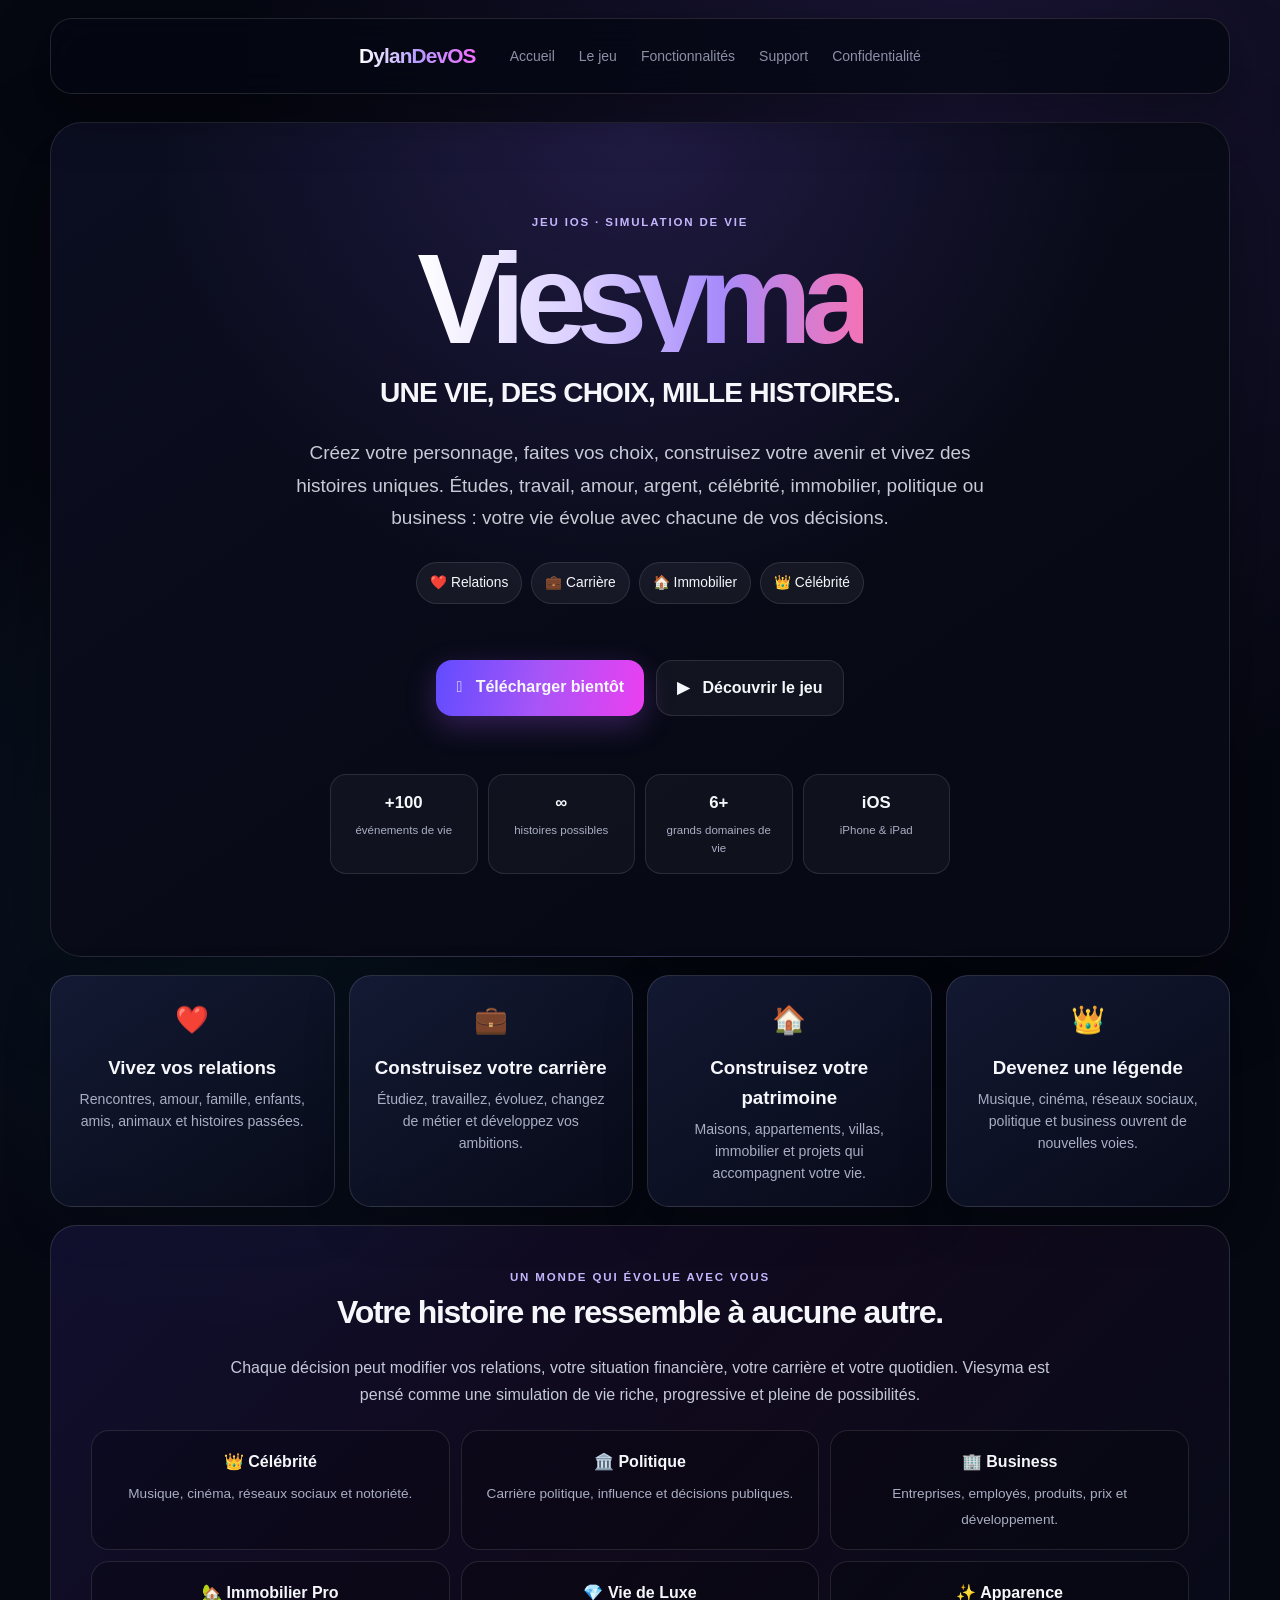
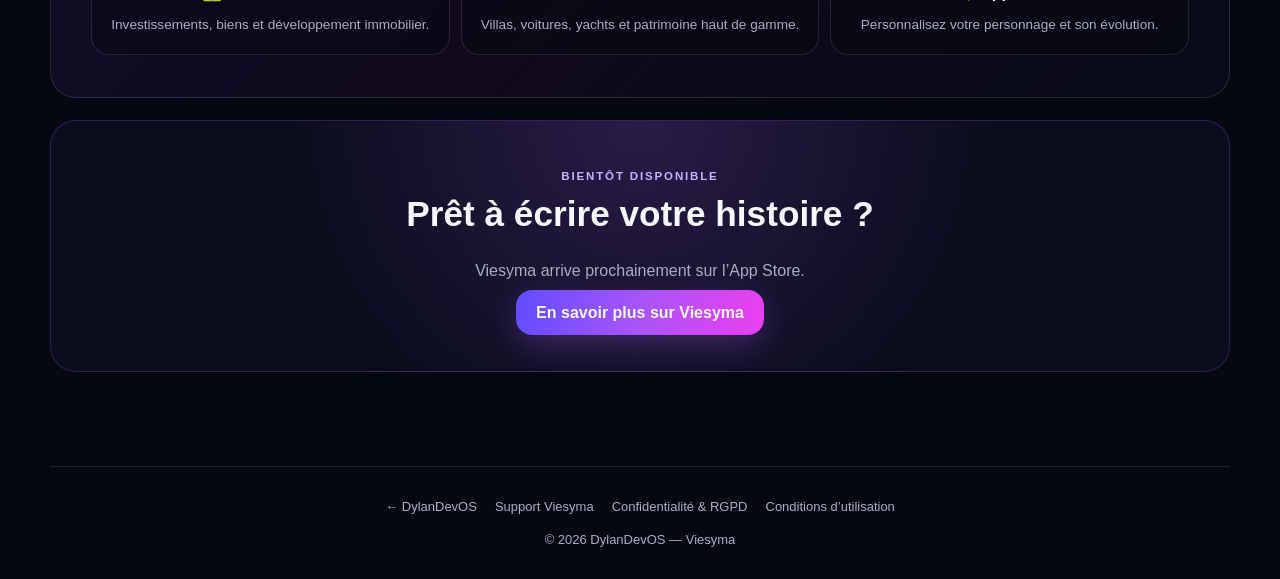
==== viesyma/index.html @ 8955f470 "Centre réellement tout le contenu de la page Viesyma" ====
<!doctype html>
<html lang="fr">
<head>
<meta charset="utf-8">
<meta name="viewport" content="width=device-width,initial-scale=1">
<meta name="description" content="Viesyma — une vie, des choix, mille histoires.">
<meta name="theme-color" content="#070816">
<title>Viesyma — Une vie, des choix, mille histoires</title>
<link rel="stylesheet" href="/style.css">
<style>
:root{--bg:#050711;--panel:rgba(15,19,38,.76);--line:rgba(255,255,255,.11);--muted:#a9aec4;--purple:#8b5cf6;--pink:#ec4899;--blue:#38bdf8}
*{box-sizing:border-box}
body{background:radial-gradient(circle at 75% 5%,rgba(139,92,246,.16),transparent 32%),radial-gradient(circle at 20% 40%,rgba(56,189,248,.09),transparent 28%),var(--bg)}
.wrap{max-width:1440px}
.nav{position:sticky;top:14px;z-index:20;margin:14px auto 28px;padding:12px 16px;border:1px solid var(--line);border-radius:22px;background:rgba(5,7,17,.78);backdrop-filter:blur(18px);box-shadow:0 18px 60px rgba(0,0,0,.3)}
.brand{font-weight:900;font-size:1.3rem;letter-spacing:-.04em;background:linear-gradient(90deg,#fff,#a78bfa,#f472b6);-webkit-background-clip:text;background-clip:text;color:transparent}
.navlinks{gap:24px}
.navlinks a{opacity:.82}.navlinks a:hover{opacity:1}
.article{padding-top:0}
.hero{position:relative;min-height:720px;border:1px solid var(--line);border-radius:34px;overflow:hidden;background:linear-gradient(105deg,#070916 0%,#0b0d1b 46%,rgba(9,11,25,.74) 60%,rgba(9,11,25,.22) 100%);box-shadow:0 35px 100px rgba(0,0,0,.4)}
.hero:before{content:"";position:absolute;width:600px;height:600px;right:10%;top:4%;background:radial-gradient(circle,rgba(236,72,153,.18),transparent 65%);filter:blur(20px)}
.hero-copy{position:relative;z-index:3;width:56%;padding:80px 42px 70px 58px}
.eyebrow{color:#c4b5fd;letter-spacing:.16em;text-transform:uppercase;font-size:.72rem;font-weight:800}
.hero h1{font-size:clamp(4.5rem,9vw,8rem);line-height:.82;letter-spacing:-.08em;margin:16px 0 20px;background:linear-gradient(90deg,#fff 0%,#d8ccff 38%,#a78bfa 68%,#f472b6 100%);-webkit-background-clip:text;background-clip:text;color:transparent}
.hero h2{font-size:clamp(1.2rem,2.2vw,2rem);margin:0 0 22px;letter-spacing:-.03em}
.lead{max-width:610px;font-size:1.12rem;line-height:1.7;color:#d7daea}
.badges{display:flex;flex-wrap:wrap;gap:9px;margin:26px 0}.badge{padding:9px 13px;border:1px solid var(--line);border-radius:999px;background:rgba(255,255,255,.055);font-size:.86rem}
.actions{display:flex;gap:12px;flex-wrap:wrap;margin:28px 0}.btn{border-radius:16px;padding:14px 20px;font-weight:800;text-decoration:none;border:1px solid var(--line);background:rgba(255,255,255,.045)}.btn.primary{border:0;background:linear-gradient(100deg,#6366f1,#8b5cf6 55%,#ec4899);box-shadow:0 12px 35px rgba(139,92,246,.28)}
.stats{display:grid;grid-template-columns:repeat(4,1fr);gap:10px;max-width:620px;margin-top:32px}.stat{padding:15px;border:1px solid var(--line);border-radius:16px;background:rgba(255,255,255,.035)}.stat strong{display:block;font-size:1.05rem}.stat span{display:block;color:var(--muted);font-size:.72rem;margin-top:4px}
.hero-art{position:absolute;z-index:2;right:-2%;top:0;width:52%;height:100%;display:flex;align-items:flex-end;justify-content:center;overflow:hidden}
.hero-art:after{content:"";position:absolute;inset:0;background:linear-gradient(90deg,#070916 0%,transparent 25%,transparent 80%,rgba(5,7,17,.12));pointer-events:none}
.hero-art img{height:96%;width:auto;max-width:none;object-fit:contain;filter:drop-shadow(-20px 25px 40px rgba(0,0,0,.5));transform:translateX(3%)}
.features{display:grid;grid-template-columns:repeat(4,1fr);gap:14px;margin-top:22px}.feature{padding:22px;border:1px solid var(--line);border-radius:22px;background:linear-gradient(145deg,rgba(255,255,255,.065),rgba(255,255,255,.025));min-height:150px}.feature .icon{font-size:1.7rem}.feature h3{margin:12px 0 6px}.feature p{color:var(--muted);font-size:.88rem;margin:0;line-height:1.55}
.section{margin-top:22px;padding:34px;border:1px solid var(--line);border-radius:28px;background:linear-gradient(135deg,rgba(139,92,246,.08),rgba(56,189,248,.04))}
.section h2{margin-top:0;font-size:2rem}.section p{color:#c5c9d9;line-height:1.7;max-width:850px}
.dlc-grid{display:grid;grid-template-columns:repeat(3,1fr);gap:12px;margin-top:22px}.dlc{padding:18px;border:1px solid var(--line);border-radius:18px;background:rgba(0,0,0,.18)}.dlc strong{display:block;margin-bottom:5px}.dlc span{color:var(--muted);font-size:.85rem}
.cta{margin-top:22px;text-align:center;padding:46px 24px;border-radius:28px;border:1px solid rgba(167,139,250,.22);background:radial-gradient(circle at 50% 0,rgba(139,92,246,.2),transparent 55%),linear-gradient(135deg,#101126,#090b17)}
.cta h2{margin:0 0 10px;font-size:2.2rem}.cta p{color:var(--muted)}
.footer{margin-top:24px}
@media(max-width:1000px){.hero{min-height:0}.hero-copy{width:100%;padding:52px 28px 34px}.hero-art{position:relative;right:auto;top:auto;width:100%;height:500px}.hero-art img{height:100%;max-width:100%;width:auto}.hero-art:after{background:linear-gradient(180deg,rgba(7,9,22,.1),#070916 92%)}.features{grid-template-columns:repeat(2,1fr)}.stats{grid-template-columns:repeat(2,1fr)}}
@media(max-width:650px){.nav{top:6px}.navlinks{display:none}.hero{border-radius:24px}.hero-copy{padding:38px 20px 22px}.hero h1{font-size:clamp(3.8rem,18vw,5.5rem)}.hero-art{height:420px}.features,.dlc-grid{grid-template-columns:1fr}.stats{grid-template-columns:repeat(2,1fr)}.section{padding:24px 18px}}
</style><style id="viesyma-page-finish">
.nav{border-radius:22px;padding:10px 16px;background:rgba(5,7,19,.78);border:1px solid rgba(255,255,255,.12);box-shadow:0 18px 55px rgba(0,0,0,.34)}
.brand{font-size:1.3rem;background:linear-gradient(90deg,#fff,#b69cff,#f46cff);-webkit-background-clip:text;background-clip:text;color:transparent}
.btn.primary{background:linear-gradient(100deg,#614cff,#a855f7,#ec3ff0);box-shadow:0 10px 30px rgba(168,85,247,.28)}
.features{gap:14px;margin-top:18px}.feature{min-height:150px;border-radius:22px;background:linear-gradient(145deg,rgba(21,27,54,.9),rgba(8,11,25,.92));border-color:rgba(255,255,255,.12);box-shadow:0 16px 45px rgba(0,0,0,.22)}
.section{margin-top:18px;border-radius:26px;background:linear-gradient(135deg,rgba(99,76,255,.12),rgba(236,63,240,.05),rgba(8,11,25,.94));border-color:rgba(255,255,255,.12)}
.dlc-grid{gap:11px}.dlc{border-radius:18px;background:rgba(0,0,0,.2);border-color:rgba(255,255,255,.11)}
.cta{border-radius:26px;background:radial-gradient(circle at 50% 0,rgba(168,85,247,.2),transparent 55%),#0a0d1d;border-color:rgba(168,85,247,.25)}
.footer{padding-bottom:28px}
@media(max-width:650px){.nav{position:relative;top:auto;margin-top:8px}.navlinks{display:none}.feature{min-height:0}.dlc-grid{grid-template-columns:1fr}}
</style><style id="viesyma-responsive-overhaul">
.hero{min-height:auto;position:relative;overflow:hidden;border-radius:30px}
.hero-art{position:absolute;inset:0;width:100%;height:100%;z-index:1;display:block}
.hero-art:after{content:"";position:absolute;inset:0;background:linear-gradient(90deg,rgba(5,7,17,.94) 0%,rgba(5,7,17,.68) 32%,rgba(5,7,17,.08) 68%,rgba(5,7,17,.18) 100%),linear-gradient(0deg,rgba(5,7,17,.42),transparent 38%);pointer-events:none}
.hero-art img{display:block;width:100%;height:100%;max-width:1536px;margin:auto;object-fit:cover;object-position:center center;transform:none;filter:none}
.hero-copy{position:relative;z-index:3;width:55%;min-height:720px;padding:76px 42px 60px 58px;display:flex;flex-direction:column;justify-content:center}
.features{position:relative;z-index:4}
.section,.cta{position:relative;z-index:4}
@media(max-width:1000px){.hero-copy{width:100%;min-height:620px;padding:55px 30px 45px;background:linear-gradient(180deg,rgba(5,7,17,.82),rgba(5,7,17,.35) 55%,rgba(5,7,17,.76))}.hero-art img{object-fit:cover}.hero-art:after{background:linear-gradient(180deg,rgba(5,7,17,.55),rgba(5,7,17,.18) 42%,rgba(5,7,17,.78) 100%)}}
@media(max-width:650px){.hero{border-radius:22px}.hero-copy{min-height:620px;padding:34px 18px 30px;justify-content:flex-start}.hero h1{font-size:clamp(3.6rem,18vw,5.2rem)}.hero h2{font-size:1.15rem}.lead{font-size:.98rem}.hero-art img{object-position:center top}.stats{grid-template-columns:repeat(2,1fr)}}
</style>
<script async src="https://www.googletagmanager.com/gtag/js?id=G-MEXS11MEQE"></script>
<script>window.dataLayer=window.dataLayer||[];function gtag(){dataLayer.push(arguments)}gtag('js',new Date());gtag('config','G-MEXS11MEQE');</script>
<style id="viesyma-clean-layout">
.wrap{width:min(1180px,calc(100% - 32px));margin:0 auto}
.nav{max-width:1180px;margin:18px auto 28px;display:flex;align-items:center;justify-content:space-between}
.article{width:100%}
.hero{min-height:0;text-align:center;background:radial-gradient(circle at 50% 0,rgba(139,92,246,.18),transparent 48%),linear-gradient(145deg,#0b0e21,#070914 72%);border-radius:32px;padding:0;box-shadow:0 30px 90px rgba(0,0,0,.38)}
.hero:before{display:none}
.hero-copy{width:100%;min-height:0;padding:90px 70px 82px;display:flex;align-items:center;justify-content:center;flex-direction:column}
.hero h1{margin:16px 0 18px;font-size:clamp(4.8rem,10vw,8.5rem)}
.hero h2{max-width:800px;margin:0 auto 22px}
.lead{max-width:760px;margin:0 auto;font-size:1.08rem}
.badges{justify-content:center;max-width:850px;margin:28px auto}
.actions{justify-content:center}
.stats{width:min(680px,100%);margin:30px auto 0}
.features{width:100%;grid-template-columns:repeat(4,1fr);align-items:stretch}
.feature{text-align:center;display:flex;flex-direction:column;align-items:center}
.feature p{max-width:240px}
.section{text-align:center;padding:42px 40px}
.section p{margin-left:auto;margin-right:auto}
.dlc-grid{grid-template-columns:repeat(3,1fr);text-align:left}
.cta{text-align:center}
.footer{text-align:center}
.footerlinks{justify-content:center}
@media(max-width:900px){.wrap{width:min(720px,calc(100% - 24px))}.nav{margin-top:12px}.navlinks{gap:12px}.hero-copy{padding:68px 30px 60px}.features{grid-template-columns:repeat(2,1fr)}.dlc-grid{grid-template-columns:repeat(2,1fr)}}
@media(max-width:600px){.wrap{width:calc(100% - 16px)}.nav{padding:12px;justify-content:center}.navlinks{display:none}.hero{border-radius:24px}.hero-copy{padding:55px 18px 45px}.hero h1{font-size:clamp(4rem,20vw,5.5rem)}.lead{font-size:1rem}.features,.dlc-grid{grid-template-columns:1fr}.section{padding:30px 18px}.stats{gap:8px}.stat{padding:12px 8px}}
</style><style id="viesyma-true-center">
html,body{width:100%;overflow-x:hidden}
body{display:block;text-align:center}
.wrap{width:min(1180px,calc(100% - 32px))!important;max-width:1180px!important;margin-left:auto!important;margin-right:auto!important;padding:0!important}
.nav{width:100%!important;margin:18px auto 28px!important;justify-content:center!important;gap:34px}
.navlinks{justify-content:center!important;align-items:center}
.article{width:100%!important;max-width:none!important;margin:0 auto!important;padding-top:0!important}
.hero{width:100%!important;margin:0 auto!important;text-align:center!important}
.hero-copy{width:100%!important;margin:0 auto!important;align-items:center!important;text-align:center!important}
.hero .lead{margin-left:auto!important;margin-right:auto!important}
.badges,.actions,.stats{margin-left:auto!important;margin-right:auto!important;justify-content:center!important}
.features{width:100%!important;margin-left:auto!important;margin-right:auto!important}
.feature{text-align:center!important;align-items:center!important}
.feature p{margin-left:auto!important;margin-right:auto!important}
.section{width:100%!important;margin-left:auto!important;margin-right:auto!important;text-align:center!important}
.section>p{margin-left:auto!important;margin-right:auto!important}
.dlc-grid{width:100%!important;text-align:center!important}
.dlc{text-align:center!important}
.cta{width:100%!important;margin-left:auto!important;margin-right:auto!important}
.footer{width:100%!important;text-align:center!important}
.footerlinks{justify-content:center!important}
@media(max-width:900px){.wrap{width:min(720px,calc(100% - 24px))!important}.nav{gap:18px}}
@media(max-width:600px){.wrap{width:calc(100% - 16px)!important}.nav{justify-content:center!important}.hero-copy{padding-left:14px!important;padding-right:14px!important}}
</style></head>
<body>
<div class="wrap">
<nav class="nav"><a class="brand" href="/">DylanDevOS</a><div class="navlinks"><a href="/">Accueil</a><a href="#jeu">Le jeu</a><a href="#fonctionnalites">Fonctionnalités</a><a href="/viesyma/support.html">Support</a><a href="/viesyma/privacy.html">Confidentialité</a></div></nav>
<main class="article">
<section class="hero" id="jeu">
<div class="hero-copy">
<div class="eyebrow">Jeu iOS · Simulation de vie</div>
<h1>Viesyma</h1>
<h2>UNE VIE, DES CHOIX, MILLE HISTOIRES.</h2>
<p class="lead">Créez votre personnage, faites vos choix, construisez votre avenir et vivez des histoires uniques. Études, travail, amour, argent, célébrité, immobilier, politique ou business : votre vie évolue avec chacune de vos décisions.</p>
<div class="badges"><span class="badge">❤️ Relations</span><span class="badge">💼 Carrière</span><span class="badge">🏠 Immobilier</span><span class="badge">👑 Célébrité</span></div>
<div class="actions"><a class="btn primary" href="/viesyma/support.html"> &nbsp; Télécharger bientôt</a><a class="btn" href="#fonctionnalites">▶ &nbsp; Découvrir le jeu</a></div>
<div class="stats"><div class="stat"><strong>+100</strong><span>événements de vie</span></div><div class="stat"><strong>∞</strong><span>histoires possibles</span></div><div class="stat"><strong>6+</strong><span>grands domaines de vie</span></div><div class="stat"><strong>iOS</strong><span>iPhone &amp; iPad</span></div></div>
</div>
</section>
<section class="features" id="fonctionnalites">
<div class="feature"><div class="icon">❤️</div><h3>Vivez vos relations</h3><p>Rencontres, amour, famille, enfants, amis, animaux et histoires passées.</p></div>
<div class="feature"><div class="icon">💼</div><h3>Construisez votre carrière</h3><p>Étudiez, travaillez, évoluez, changez de métier et développez vos ambitions.</p></div>
<div class="feature"><div class="icon">🏠</div><h3>Construisez votre patrimoine</h3><p>Maisons, appartements, villas, immobilier et projets qui accompagnent votre vie.</p></div>
<div class="feature"><div class="icon">👑</div><h3>Devenez une légende</h3><p>Musique, cinéma, réseaux sociaux, politique et business ouvrent de nouvelles voies.</p></div>
</section>
<section class="section">
<div class="eyebrow">Un monde qui évolue avec vous</div><h2>Votre histoire ne ressemble à aucune autre.</h2>
<p>Chaque décision peut modifier vos relations, votre situation financière, votre carrière et votre quotidien. Viesyma est pensé comme une simulation de vie riche, progressive et pleine de possibilités.</p>
<div class="dlc-grid"><div class="dlc"><strong>👑 Célébrité</strong><span>Musique, cinéma, réseaux sociaux et notoriété.</span></div><div class="dlc"><strong>🏛️ Politique</strong><span>Carrière politique, influence et décisions publiques.</span></div><div class="dlc"><strong>🏢 Business</strong><span>Entreprises, employés, produits, prix et développement.</span></div><div class="dlc"><strong>🏡 Immobilier Pro</strong><span>Investissements, biens et développement immobilier.</span></div><div class="dlc"><strong>💎 Vie de Luxe</strong><span>Villas, voitures, yachts et patrimoine haut de gamme.</span></div><div class="dlc"><strong>✨ Apparence</strong><span>Personnalisez votre personnage et son évolution.</span></div></div>
</section>
<section class="cta"><div class="eyebrow">Bientôt disponible</div><h2>Prêt à écrire votre histoire ?</h2><p>Viesyma arrive prochainement sur l’App Store.</p><a class="btn primary" href="/viesyma/support.html">En savoir plus sur Viesyma</a></section>
</main>
<footer class="footer"><div class="footerlinks"><a href="/">← DylanDevOS</a><a href="/viesyma/support.html">Support Viesyma</a><a href="/viesyma/privacy.html">Confidentialité &amp; RGPD</a><a href="/viesyma/terms.html">Conditions d’utilisation</a></div>© 2026 DylanDevOS — Viesyma</footer>
</div>
</body>
</html>
---- style.css ----
:root{--bg:#07080c;--card:#11131a;--line:#242733;--text:#f5f7fb;--muted:#9da3b2;--accent:#7c5cff;--accent2:#4f8cff}*{box-sizing:border-box}html{scroll-behavior:smooth}body{margin:0;background:radial-gradient(circle at 20% 0%,#17122b 0,#07080c 42%);color:var(--text);font-family:-apple-system,BlinkMacSystemFont,"SF Pro Display","Segoe UI",sans-serif;line-height:1.6}a{color:inherit;text-decoration:none}.wrap{max-width:1080px;margin:auto;padding:0 22px}.nav{height:76px;display:flex;align-items:center;justify-content:space-between;border-bottom:1px solid var(--line)}.brand{font-weight:800;font-size:20px;letter-spacing:-.03em}.navlinks{display:flex;gap:22px;color:var(--muted);font-size:14px}.navlinks a:hover{color:white}.hero{padding:105px 0 80px}.eyebrow{color:#a997ff;font-weight:700;text-transform:uppercase;letter-spacing:.13em;font-size:12px}.hero h1{font-size:clamp(48px,8vw,86px);line-height:.95;letter-spacing:-.07em;margin:15px 0 24px}.hero p,.lead{max-width:700px;color:var(--muted);font-size:19px}.buttons{display:flex;gap:12px;margin-top:30px;flex-wrap:wrap}.btn{padding:12px 18px;border-radius:13px;border:1px solid var(--line);background:#11131a;font-weight:700}.btn.primary{background:linear-gradient(135deg,var(--accent),var(--accent2));border:0}.section{padding:45px 0}.section h2{font-size:34px;letter-spacing:-.04em;margin:8px 0 10px}.section>p{color:var(--muted)}.grid{display:grid;grid-template-columns:repeat(3,1fr);gap:16px;margin-top:25px}.card{background:rgba(17,19,26,.82);border:1px solid var(--line);border-radius:22px;padding:25px;min-height:230px;transition:transform .2s,border-color .2s}.card:hover{transform:translateY(-3px);border-color:#4a426b}.card h3{margin:10px 0 8px;font-size:22px}.card p{color:var(--muted);font-size:15px}.card-link{display:inline-block;margin-top:16px;font-weight:700}.tag{display:inline-block;font-size:11px;font-weight:800;padding:5px 8px;border-radius:999px;background:#1b1730;color:#b8aaff}.split{display:grid;grid-template-columns:1fr 1.5fr;gap:60px;border-top:1px solid var(--line)}.split p{color:#c7cbd5}.footer{border-top:1px solid var(--line);margin-top:50px;padding:30px 0;color:var(--muted);font-size:13px}.footerlinks{display:flex;gap:18px;flex-wrap:wrap;margin-bottom:12px}.article{max-width:900px;padding:70px 0}.article h1{font-size:56px;letter-spacing:-.05em;margin-bottom:12px}.article h2{margin-top:45px;font-size:30px}.article p,.article li{color:#c7cbd5}.notice{padding:17px 20px;border:1px solid #3a315e;background:#151226;border-radius:14px;color:#d8d2ff;margin:28px 0}.feature-grid{display:grid;grid-template-columns:repeat(3,1fr);gap:14px;margin:35px 0}.mini-card{display:flex;flex-direction:column;gap:7px;padding:20px;border:1px solid var(--line);background:rgba(17,19,26,.72);border-radius:18px}.mini-card span{color:var(--muted);font-size:14px}.mini-card strong{font-size:17px}@media(max-width:760px){.grid,.feature-grid,.split{grid-template-columns:1fr}.navlinks{display:none}.hero{padding-top:70px}.hero h1{font-size:58px}.article h1{font-size:46px}}
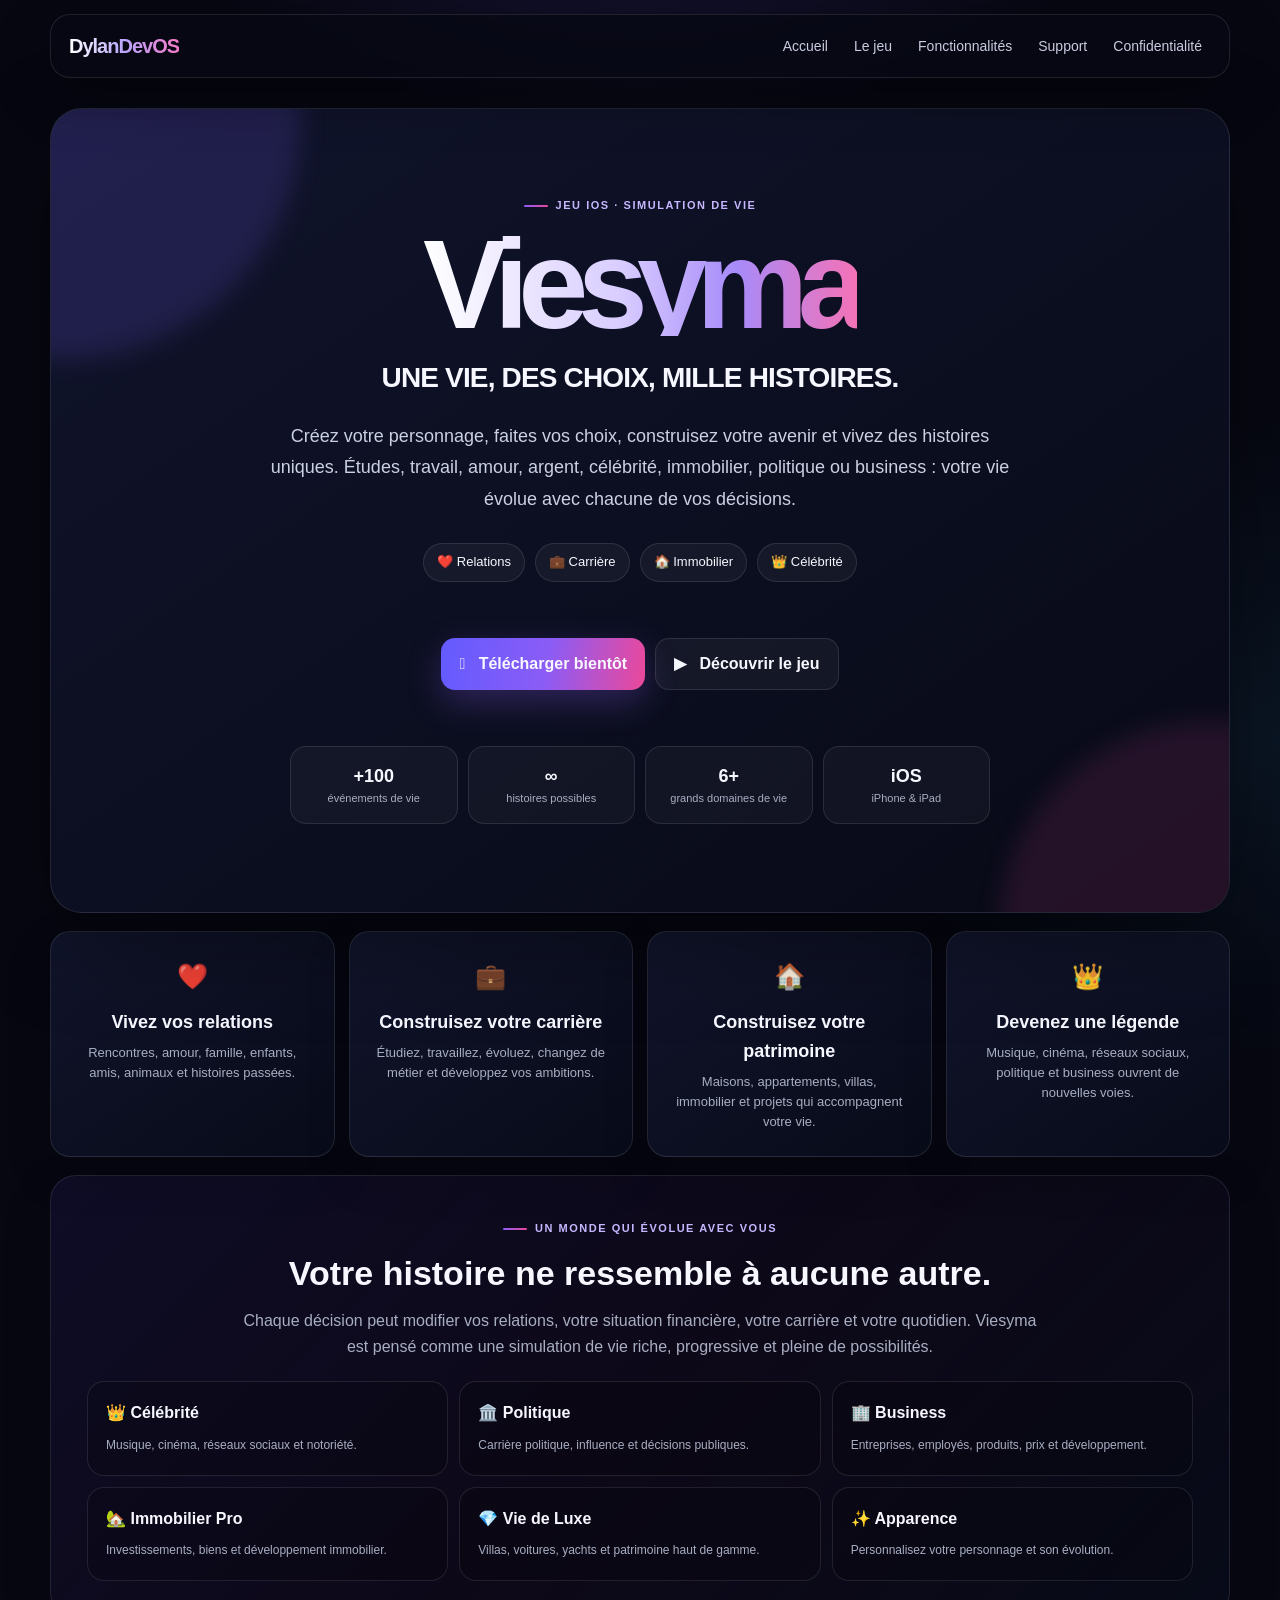
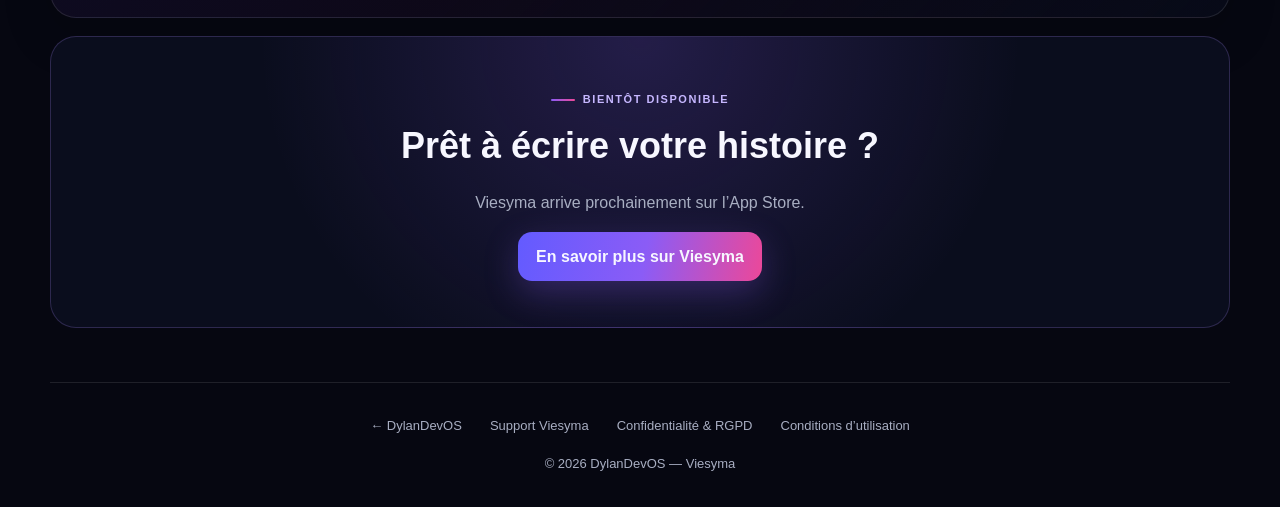
==== commit d496b7be: "Refonte complète du design Viesyma" ====
--- a/viesyma/index.html
+++ b/viesyma/index.html
@@ -7,109 +7,9 @@
 <meta name="theme-color" content="#070816">
 <title>Viesyma — Une vie, des choix, mille histoires</title>
 <link rel="stylesheet" href="/style.css">
-<style>
-:root{--bg:#050711;--panel:rgba(15,19,38,.76);--line:rgba(255,255,255,.11);--muted:#a9aec4;--purple:#8b5cf6;--pink:#ec4899;--blue:#38bdf8}
-*{box-sizing:border-box}
-body{background:radial-gradient(circle at 75% 5%,rgba(139,92,246,.16),transparent 32%),radial-gradient(circle at 20% 40%,rgba(56,189,248,.09),transparent 28%),var(--bg)}
-.wrap{max-width:1440px}
-.nav{position:sticky;top:14px;z-index:20;margin:14px auto 28px;padding:12px 16px;border:1px solid var(--line);border-radius:22px;background:rgba(5,7,17,.78);backdrop-filter:blur(18px);box-shadow:0 18px 60px rgba(0,0,0,.3)}
-.brand{font-weight:900;font-size:1.3rem;letter-spacing:-.04em;background:linear-gradient(90deg,#fff,#a78bfa,#f472b6);-webkit-background-clip:text;background-clip:text;color:transparent}
-.navlinks{gap:24px}
-.navlinks a{opacity:.82}.navlinks a:hover{opacity:1}
-.article{padding-top:0}
-.hero{position:relative;min-height:720px;border:1px solid var(--line);border-radius:34px;overflow:hidden;background:linear-gradient(105deg,#070916 0%,#0b0d1b 46%,rgba(9,11,25,.74) 60%,rgba(9,11,25,.22) 100%);box-shadow:0 35px 100px rgba(0,0,0,.4)}
-.hero:before{content:"";position:absolute;width:600px;height:600px;right:10%;top:4%;background:radial-gradient(circle,rgba(236,72,153,.18),transparent 65%);filter:blur(20px)}
-.hero-copy{position:relative;z-index:3;width:56%;padding:80px 42px 70px 58px}
-.eyebrow{color:#c4b5fd;letter-spacing:.16em;text-transform:uppercase;font-size:.72rem;font-weight:800}
-.hero h1{font-size:clamp(4.5rem,9vw,8rem);line-height:.82;letter-spacing:-.08em;margin:16px 0 20px;background:linear-gradient(90deg,#fff 0%,#d8ccff 38%,#a78bfa 68%,#f472b6 100%);-webkit-background-clip:text;background-clip:text;color:transparent}
-.hero h2{font-size:clamp(1.2rem,2.2vw,2rem);margin:0 0 22px;letter-spacing:-.03em}
-.lead{max-width:610px;font-size:1.12rem;line-height:1.7;color:#d7daea}
-.badges{display:flex;flex-wrap:wrap;gap:9px;margin:26px 0}.badge{padding:9px 13px;border:1px solid var(--line);border-radius:999px;background:rgba(255,255,255,.055);font-size:.86rem}
-.actions{display:flex;gap:12px;flex-wrap:wrap;margin:28px 0}.btn{border-radius:16px;padding:14px 20px;font-weight:800;text-decoration:none;border:1px solid var(--line);background:rgba(255,255,255,.045)}.btn.primary{border:0;background:linear-gradient(100deg,#6366f1,#8b5cf6 55%,#ec4899);box-shadow:0 12px 35px rgba(139,92,246,.28)}
-.stats{display:grid;grid-template-columns:repeat(4,1fr);gap:10px;max-width:620px;margin-top:32px}.stat{padding:15px;border:1px solid var(--line);border-radius:16px;background:rgba(255,255,255,.035)}.stat strong{display:block;font-size:1.05rem}.stat span{display:block;color:var(--muted);font-size:.72rem;margin-top:4px}
-.hero-art{position:absolute;z-index:2;right:-2%;top:0;width:52%;height:100%;display:flex;align-items:flex-end;justify-content:center;overflow:hidden}
-.hero-art:after{content:"";position:absolute;inset:0;background:linear-gradient(90deg,#070916 0%,transparent 25%,transparent 80%,rgba(5,7,17,.12));pointer-events:none}
-.hero-art img{height:96%;width:auto;max-width:none;object-fit:contain;filter:drop-shadow(-20px 25px 40px rgba(0,0,0,.5));transform:translateX(3%)}
-.features{display:grid;grid-template-columns:repeat(4,1fr);gap:14px;margin-top:22px}.feature{padding:22px;border:1px solid var(--line);border-radius:22px;background:linear-gradient(145deg,rgba(255,255,255,.065),rgba(255,255,255,.025));min-height:150px}.feature .icon{font-size:1.7rem}.feature h3{margin:12px 0 6px}.feature p{color:var(--muted);font-size:.88rem;margin:0;line-height:1.55}
-.section{margin-top:22px;padding:34px;border:1px solid var(--line);border-radius:28px;background:linear-gradient(135deg,rgba(139,92,246,.08),rgba(56,189,248,.04))}
-.section h2{margin-top:0;font-size:2rem}.section p{color:#c5c9d9;line-height:1.7;max-width:850px}
-.dlc-grid{display:grid;grid-template-columns:repeat(3,1fr);gap:12px;margin-top:22px}.dlc{padding:18px;border:1px solid var(--line);border-radius:18px;background:rgba(0,0,0,.18)}.dlc strong{display:block;margin-bottom:5px}.dlc span{color:var(--muted);font-size:.85rem}
-.cta{margin-top:22px;text-align:center;padding:46px 24px;border-radius:28px;border:1px solid rgba(167,139,250,.22);background:radial-gradient(circle at 50% 0,rgba(139,92,246,.2),transparent 55%),linear-gradient(135deg,#101126,#090b17)}
-.cta h2{margin:0 0 10px;font-size:2.2rem}.cta p{color:var(--muted)}
-.footer{margin-top:24px}
-@media(max-width:1000px){.hero{min-height:0}.hero-copy{width:100%;padding:52px 28px 34px}.hero-art{position:relative;right:auto;top:auto;width:100%;height:500px}.hero-art img{height:100%;max-width:100%;width:auto}.hero-art:after{background:linear-gradient(180deg,rgba(7,9,22,.1),#070916 92%)}.features{grid-template-columns:repeat(2,1fr)}.stats{grid-template-columns:repeat(2,1fr)}}
-@media(max-width:650px){.nav{top:6px}.navlinks{display:none}.hero{border-radius:24px}.hero-copy{padding:38px 20px 22px}.hero h1{font-size:clamp(3.8rem,18vw,5.5rem)}.hero-art{height:420px}.features,.dlc-grid{grid-template-columns:1fr}.stats{grid-template-columns:repeat(2,1fr)}.section{padding:24px 18px}}
-</style><style id="viesyma-page-finish">
-.nav{border-radius:22px;padding:10px 16px;background:rgba(5,7,19,.78);border:1px solid rgba(255,255,255,.12);box-shadow:0 18px 55px rgba(0,0,0,.34)}
-.brand{font-size:1.3rem;background:linear-gradient(90deg,#fff,#b69cff,#f46cff);-webkit-background-clip:text;background-clip:text;color:transparent}
-.btn.primary{background:linear-gradient(100deg,#614cff,#a855f7,#ec3ff0);box-shadow:0 10px 30px rgba(168,85,247,.28)}
-.features{gap:14px;margin-top:18px}.feature{min-height:150px;border-radius:22px;background:linear-gradient(145deg,rgba(21,27,54,.9),rgba(8,11,25,.92));border-color:rgba(255,255,255,.12);box-shadow:0 16px 45px rgba(0,0,0,.22)}
-.section{margin-top:18px;border-radius:26px;background:linear-gradient(135deg,rgba(99,76,255,.12),rgba(236,63,240,.05),rgba(8,11,25,.94));border-color:rgba(255,255,255,.12)}
-.dlc-grid{gap:11px}.dlc{border-radius:18px;background:rgba(0,0,0,.2);border-color:rgba(255,255,255,.11)}
-.cta{border-radius:26px;background:radial-gradient(circle at 50% 0,rgba(168,85,247,.2),transparent 55%),#0a0d1d;border-color:rgba(168,85,247,.25)}
-.footer{padding-bottom:28px}
-@media(max-width:650px){.nav{position:relative;top:auto;margin-top:8px}.navlinks{display:none}.feature{min-height:0}.dlc-grid{grid-template-columns:1fr}}
-</style><style id="viesyma-responsive-overhaul">
-.hero{min-height:auto;position:relative;overflow:hidden;border-radius:30px}
-.hero-art{position:absolute;inset:0;width:100%;height:100%;z-index:1;display:block}
-.hero-art:after{content:"";position:absolute;inset:0;background:linear-gradient(90deg,rgba(5,7,17,.94) 0%,rgba(5,7,17,.68) 32%,rgba(5,7,17,.08) 68%,rgba(5,7,17,.18) 100%),linear-gradient(0deg,rgba(5,7,17,.42),transparent 38%);pointer-events:none}
-.hero-art img{display:block;width:100%;height:100%;max-width:1536px;margin:auto;object-fit:cover;object-position:center center;transform:none;filter:none}
-.hero-copy{position:relative;z-index:3;width:55%;min-height:720px;padding:76px 42px 60px 58px;display:flex;flex-direction:column;justify-content:center}
-.features{position:relative;z-index:4}
-.section,.cta{position:relative;z-index:4}
-@media(max-width:1000px){.hero-copy{width:100%;min-height:620px;padding:55px 30px 45px;background:linear-gradient(180deg,rgba(5,7,17,.82),rgba(5,7,17,.35) 55%,rgba(5,7,17,.76))}.hero-art img{object-fit:cover}.hero-art:after{background:linear-gradient(180deg,rgba(5,7,17,.55),rgba(5,7,17,.18) 42%,rgba(5,7,17,.78) 100%)}}
-@media(max-width:650px){.hero{border-radius:22px}.hero-copy{min-height:620px;padding:34px 18px 30px;justify-content:flex-start}.hero h1{font-size:clamp(3.6rem,18vw,5.2rem)}.hero h2{font-size:1.15rem}.lead{font-size:.98rem}.hero-art img{object-position:center top}.stats{grid-template-columns:repeat(2,1fr)}}
-</style>
 <script async src="https://www.googletagmanager.com/gtag/js?id=G-MEXS11MEQE"></script>
 <script>window.dataLayer=window.dataLayer||[];function gtag(){dataLayer.push(arguments)}gtag('js',new Date());gtag('config','G-MEXS11MEQE');</script>
-<style id="viesyma-clean-layout">
-.wrap{width:min(1180px,calc(100% - 32px));margin:0 auto}
-.nav{max-width:1180px;margin:18px auto 28px;display:flex;align-items:center;justify-content:space-between}
-.article{width:100%}
-.hero{min-height:0;text-align:center;background:radial-gradient(circle at 50% 0,rgba(139,92,246,.18),transparent 48%),linear-gradient(145deg,#0b0e21,#070914 72%);border-radius:32px;padding:0;box-shadow:0 30px 90px rgba(0,0,0,.38)}
-.hero:before{display:none}
-.hero-copy{width:100%;min-height:0;padding:90px 70px 82px;display:flex;align-items:center;justify-content:center;flex-direction:column}
-.hero h1{margin:16px 0 18px;font-size:clamp(4.8rem,10vw,8.5rem)}
-.hero h2{max-width:800px;margin:0 auto 22px}
-.lead{max-width:760px;margin:0 auto;font-size:1.08rem}
-.badges{justify-content:center;max-width:850px;margin:28px auto}
-.actions{justify-content:center}
-.stats{width:min(680px,100%);margin:30px auto 0}
-.features{width:100%;grid-template-columns:repeat(4,1fr);align-items:stretch}
-.feature{text-align:center;display:flex;flex-direction:column;align-items:center}
-.feature p{max-width:240px}
-.section{text-align:center;padding:42px 40px}
-.section p{margin-left:auto;margin-right:auto}
-.dlc-grid{grid-template-columns:repeat(3,1fr);text-align:left}
-.cta{text-align:center}
-.footer{text-align:center}
-.footerlinks{justify-content:center}
-@media(max-width:900px){.wrap{width:min(720px,calc(100% - 24px))}.nav{margin-top:12px}.navlinks{gap:12px}.hero-copy{padding:68px 30px 60px}.features{grid-template-columns:repeat(2,1fr)}.dlc-grid{grid-template-columns:repeat(2,1fr)}}
-@media(max-width:600px){.wrap{width:calc(100% - 16px)}.nav{padding:12px;justify-content:center}.navlinks{display:none}.hero{border-radius:24px}.hero-copy{padding:55px 18px 45px}.hero h1{font-size:clamp(4rem,20vw,5.5rem)}.lead{font-size:1rem}.features,.dlc-grid{grid-template-columns:1fr}.section{padding:30px 18px}.stats{gap:8px}.stat{padding:12px 8px}}
-</style><style id="viesyma-true-center">
-html,body{width:100%;overflow-x:hidden}
-body{display:block;text-align:center}
-.wrap{width:min(1180px,calc(100% - 32px))!important;max-width:1180px!important;margin-left:auto!important;margin-right:auto!important;padding:0!important}
-.nav{width:100%!important;margin:18px auto 28px!important;justify-content:center!important;gap:34px}
-.navlinks{justify-content:center!important;align-items:center}
-.article{width:100%!important;max-width:none!important;margin:0 auto!important;padding-top:0!important}
-.hero{width:100%!important;margin:0 auto!important;text-align:center!important}
-.hero-copy{width:100%!important;margin:0 auto!important;align-items:center!important;text-align:center!important}
-.hero .lead{margin-left:auto!important;margin-right:auto!important}
-.badges,.actions,.stats{margin-left:auto!important;margin-right:auto!important;justify-content:center!important}
-.features{width:100%!important;margin-left:auto!important;margin-right:auto!important}
-.feature{text-align:center!important;align-items:center!important}
-.feature p{margin-left:auto!important;margin-right:auto!important}
-.section{width:100%!important;margin-left:auto!important;margin-right:auto!important;text-align:center!important}
-.section>p{margin-left:auto!important;margin-right:auto!important}
-.dlc-grid{width:100%!important;text-align:center!important}
-.dlc{text-align:center!important}
-.cta{width:100%!important;margin-left:auto!important;margin-right:auto!important}
-.footer{width:100%!important;text-align:center!important}
-.footerlinks{justify-content:center!important}
-@media(max-width:900px){.wrap{width:min(720px,calc(100% - 24px))!important}.nav{gap:18px}}
-@media(max-width:600px){.wrap{width:calc(100% - 16px)!important}.nav{justify-content:center!important}.hero-copy{padding-left:14px!important;padding-right:14px!important}}
-</style></head>
+</head>
 <body>
 <div class="wrap">
 <nav class="nav"><a class="brand" href="/">DylanDevOS</a><div class="navlinks"><a href="/">Accueil</a><a href="#jeu">Le jeu</a><a href="#fonctionnalites">Fonctionnalités</a><a href="/viesyma/support.html">Support</a><a href="/viesyma/privacy.html">Confidentialité</a></div></nav>
--- a/style.css
+++ b/style.css
@@ -1 +1 @@
-:root{--bg:#07080c;--card:#11131a;--line:#242733;--text:#f5f7fb;--muted:#9da3b2;--accent:#7c5cff;--accent2:#4f8cff}*{box-sizing:border-box}html{scroll-behavior:smooth}body{margin:0;background:radial-gradient(circle at 20% 0%,#17122b 0,#07080c 42%);color:var(--text);font-family:-apple-system,BlinkMacSystemFont,"SF Pro Display","Segoe UI",sans-serif;line-height:1.6}a{color:inherit;text-decoration:none}.wrap{max-width:1080px;margin:auto;padding:0 22px}.nav{height:76px;display:flex;align-items:center;justify-content:space-between;border-bottom:1px solid var(--line)}.brand{font-weight:800;font-size:20px;letter-spacing:-.03em}.navlinks{display:flex;gap:22px;color:var(--muted);font-size:14px}.navlinks a:hover{color:white}.hero{padding:105px 0 80px}.eyebrow{color:#a997ff;font-weight:700;text-transform:uppercase;letter-spacing:.13em;font-size:12px}.hero h1{font-size:clamp(48px,8vw,86px);line-height:.95;letter-spacing:-.07em;margin:15px 0 24px}.hero p,.lead{max-width:700px;color:var(--muted);font-size:19px}.buttons{display:flex;gap:12px;margin-top:30px;flex-wrap:wrap}.btn{padding:12px 18px;border-radius:13px;border:1px solid var(--line);background:#11131a;font-weight:700}.btn.primary{background:linear-gradient(135deg,var(--accent),var(--accent2));border:0}.section{padding:45px 0}.section h2{font-size:34px;letter-spacing:-.04em;margin:8px 0 10px}.section>p{color:var(--muted)}.grid{display:grid;grid-template-columns:repeat(3,1fr);gap:16px;margin-top:25px}.card{background:rgba(17,19,26,.82);border:1px solid var(--line);border-radius:22px;padding:25px;min-height:230px;transition:transform .2s,border-color .2s}.card:hover{transform:translateY(-3px);border-color:#4a426b}.card h3{margin:10px 0 8px;font-size:22px}.card p{color:var(--muted);font-size:15px}.card-link{display:inline-block;margin-top:16px;font-weight:700}.tag{display:inline-block;font-size:11px;font-weight:800;padding:5px 8px;border-radius:999px;background:#1b1730;color:#b8aaff}.split{display:grid;grid-template-columns:1fr 1.5fr;gap:60px;border-top:1px solid var(--line)}.split p{color:#c7cbd5}.footer{border-top:1px solid var(--line);margin-top:50px;padding:30px 0;color:var(--muted);font-size:13px}.footerlinks{display:flex;gap:18px;flex-wrap:wrap;margin-bottom:12px}.article{max-width:900px;padding:70px 0}.article h1{font-size:56px;letter-spacing:-.05em;margin-bottom:12px}.article h2{margin-top:45px;font-size:30px}.article p,.article li{color:#c7cbd5}.notice{padding:17px 20px;border:1px solid #3a315e;background:#151226;border-radius:14px;color:#d8d2ff;margin:28px 0}.feature-grid{display:grid;grid-template-columns:repeat(3,1fr);gap:14px;margin:35px 0}.mini-card{display:flex;flex-direction:column;gap:7px;padding:20px;border:1px solid var(--line);background:rgba(17,19,26,.72);border-radius:18px}.mini-card span{color:var(--muted);font-size:14px}.mini-card strong{font-size:17px}@media(max-width:760px){.grid,.feature-grid,.split{grid-template-columns:1fr}.navlinks{display:none}.hero{padding-top:70px}.hero h1{font-size:58px}.article h1{font-size:46px}}+:root{--bg:#060711;--surface:#0d1020;--line:rgba(255,255,255,.1);--text:#f7f7ff;--muted:#a8aec2;--a:#8b5cf6;--b:#ec4899}*{box-sizing:border-box}html{scroll-behavior:smooth}body{margin:0;min-height:100vh;color:var(--text);background:radial-gradient(800px 450px at 50% -8%,rgba(124,92,255,.22),transparent 65%),radial-gradient(650px 500px at 100% 35%,rgba(56,189,248,.08),transparent 65%),var(--bg);font-family:-apple-system,BlinkMacSystemFont,"SF Pro Display","Segoe UI",sans-serif;line-height:1.6}a{color:inherit;text-decoration:none}.wrap{width:min(1180px,calc(100% - 32px));margin:auto;padding:0}.nav{position:sticky;top:14px;z-index:50;min-height:64px;display:flex;align-items:center;justify-content:space-between;gap:24px;margin:14px 0 30px;padding:10px 16px 10px 18px;border:1px solid var(--line);border-radius:20px;background:rgba(7,9,20,.74);backdrop-filter:blur(22px);box-shadow:0 18px 55px rgba(0,0,0,.3)}.brand{font-size:20px;font-weight:900;letter-spacing:-.05em;background:linear-gradient(90deg,#fff,#b9a5ff,#f47ac8);-webkit-background-clip:text;background-clip:text;color:transparent}.navlinks{display:flex;align-items:center;justify-content:center;gap:4px;color:#c9cde0;font-size:14px}.navlinks a{padding:8px 11px;border-radius:10px}.navlinks a:hover{background:rgba(255,255,255,.06);color:#fff}.article{width:100%;max-width:none;margin:auto;padding:0 0 20px}.eyebrow{display:inline-flex;align-items:center;gap:8px;color:#c6b7ff;text-transform:uppercase;letter-spacing:.14em;font-size:11px;font-weight:900}.eyebrow:before{content:"";width:24px;height:2px;border-radius:2px;background:linear-gradient(90deg,var(--a),var(--b))}.hero{position:relative;overflow:hidden;text-align:center;padding:88px 56px;border:1px solid var(--line);border-radius:32px;background:linear-gradient(145deg,rgba(17,21,45,.97),rgba(8,10,23,.97));box-shadow:0 30px 90px rgba(0,0,0,.35)}.hero:before,.hero:after{content:"";position:absolute;border-radius:50%;filter:blur(12px);pointer-events:none}.hero:before{width:480px;height:480px;left:-230px;top:-230px;background:rgba(124,92,255,.16)}.hero:after{width:420px;height:420px;right:-190px;bottom:-230px;background:rgba(236,72,153,.12)}.hero-copy{position:relative;z-index:2;width:100%;padding:0;display:flex;flex-direction:column;align-items:center;justify-content:center}.hero h1{font-size:clamp(64px,10vw,126px);line-height:.82;letter-spacing:-.085em;margin:18px 0 20px;background:linear-gradient(90deg,#fff,#d9ceff 45%,#a78bfa 72%,#f472b6);-webkit-background-clip:text;background-clip:text;color:transparent}.hero h2{font-size:clamp(18px,2.2vw,28px);margin:0 0 20px;letter-spacing:-.03em}.lead{max-width:760px;margin:0 auto;color:#cbd0e2;font-size:18px;line-height:1.75}.badges,.actions{display:flex;justify-content:center;flex-wrap:wrap;gap:10px}.badges{margin:28px 0}.badge{padding:8px 13px;border:1px solid var(--line);border-radius:999px;background:rgba(255,255,255,.045);font-size:13px}.actions{margin:28px 0}.btn{display:inline-flex;align-items:center;justify-content:center;min-height:46px;padding:12px 18px;border-radius:14px;border:1px solid var(--line);background:rgba(255,255,255,.045);font-weight:800}.btn.primary{border:0;background:linear-gradient(100deg,#635bff,#8b5cf6 52%,#ec4899);box-shadow:0 12px 34px rgba(139,92,246,.28)}.stats{display:grid;grid-template-columns:repeat(4,1fr);gap:10px;width:min(700px,100%);margin:28px auto 0}.stat{padding:15px 12px;border:1px solid var(--line);border-radius:16px;background:rgba(255,255,255,.035)}.stat strong{display:block;font-size:18px}.stat span{display:block;color:var(--muted);font-size:11px}.features{display:grid;grid-template-columns:repeat(4,1fr);gap:14px;margin-top:18px}.feature{padding:24px;border:1px solid var(--line);border-radius:20px;background:linear-gradient(145deg,rgba(19,23,47,.9),rgba(9,12,26,.9));box-shadow:0 18px 45px rgba(0,0,0,.18);text-align:center}.feature .icon{font-size:25px}.feature h3{margin:12px 0 6px;font-size:18px}.feature p{margin:0;color:var(--muted);font-size:13px;line-height:1.55}.section{margin-top:18px;padding:36px;border:1px solid var(--line);border-radius:26px;background:linear-gradient(135deg,rgba(99,76,255,.09),rgba(236,63,240,.035),rgba(8,11,25,.92));box-shadow:0 18px 50px rgba(0,0,0,.16);text-align:center}.section h2{margin:8px 0;font-size:34px}.section>p{max-width:800px;margin:0 auto;color:var(--muted)}.dlc-grid{display:grid;grid-template-columns:repeat(3,1fr);gap:11px;margin-top:22px}.dlc{padding:18px;border:1px solid var(--line);border-radius:17px;background:rgba(0,0,0,.16);text-align:left}.dlc strong{display:block;margin-bottom:5px}.dlc span{color:var(--muted);font-size:12px}.cta{margin-top:18px;padding:46px 24px;text-align:center;border:1px solid rgba(167,139,250,.22);border-radius:26px;background:radial-gradient(circle at 50% 0,rgba(139,92,246,.2),transparent 58%),#0a0d1d}.cta h2{margin:8px 0;font-size:36px}.cta p{color:var(--muted)}.footer{margin-top:34px;padding:26px 0 32px;border-top:1px solid var(--line);color:var(--muted);font-size:13px;text-align:center}.footerlinks{display:flex;justify-content:center;gap:8px;flex-wrap:wrap;margin-bottom:10px}.footerlinks a{padding:7px 10px;border-radius:9px}.footerlinks a:hover{background:rgba(255,255,255,.05);color:#fff}@media(max-width:900px){.features{grid-template-columns:repeat(2,1fr)}.stats{grid-template-columns:repeat(2,1fr)}.dlc-grid{grid-template-columns:repeat(2,1fr)}.hero{padding:68px 30px}}@media(max-width:600px){.wrap{width:calc(100% - 18px)}.nav{position:relative;top:auto;justify-content:center;flex-wrap:wrap;margin:9px 0 18px}.navlinks{display:none}.hero{padding:54px 18px;border-radius:24px}.hero h1{font-size:clamp(54px,19vw,76px)}.hero h2{font-size:18px}.lead{font-size:15px}.features,.dlc-grid{grid-template-columns:1fr}.section{padding:28px 18px}.section h2,.cta h2{font-size:28px}}
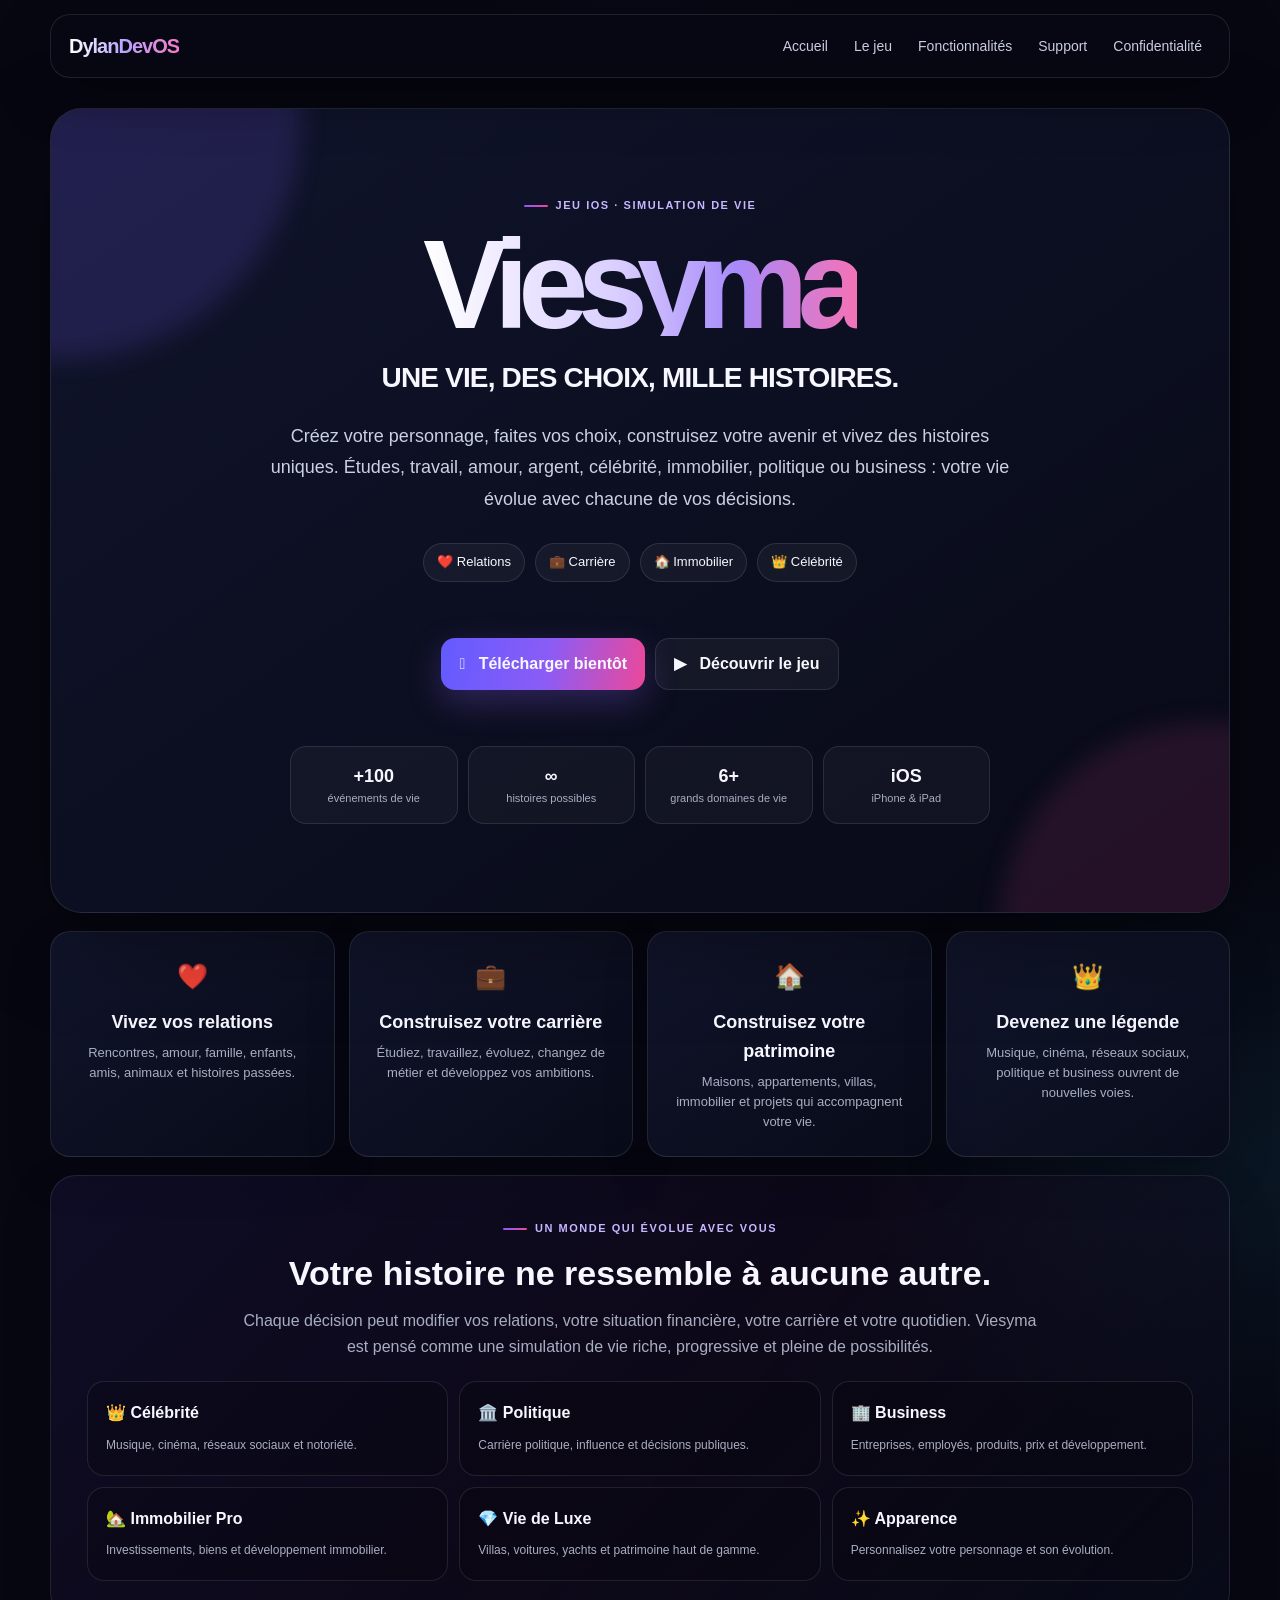
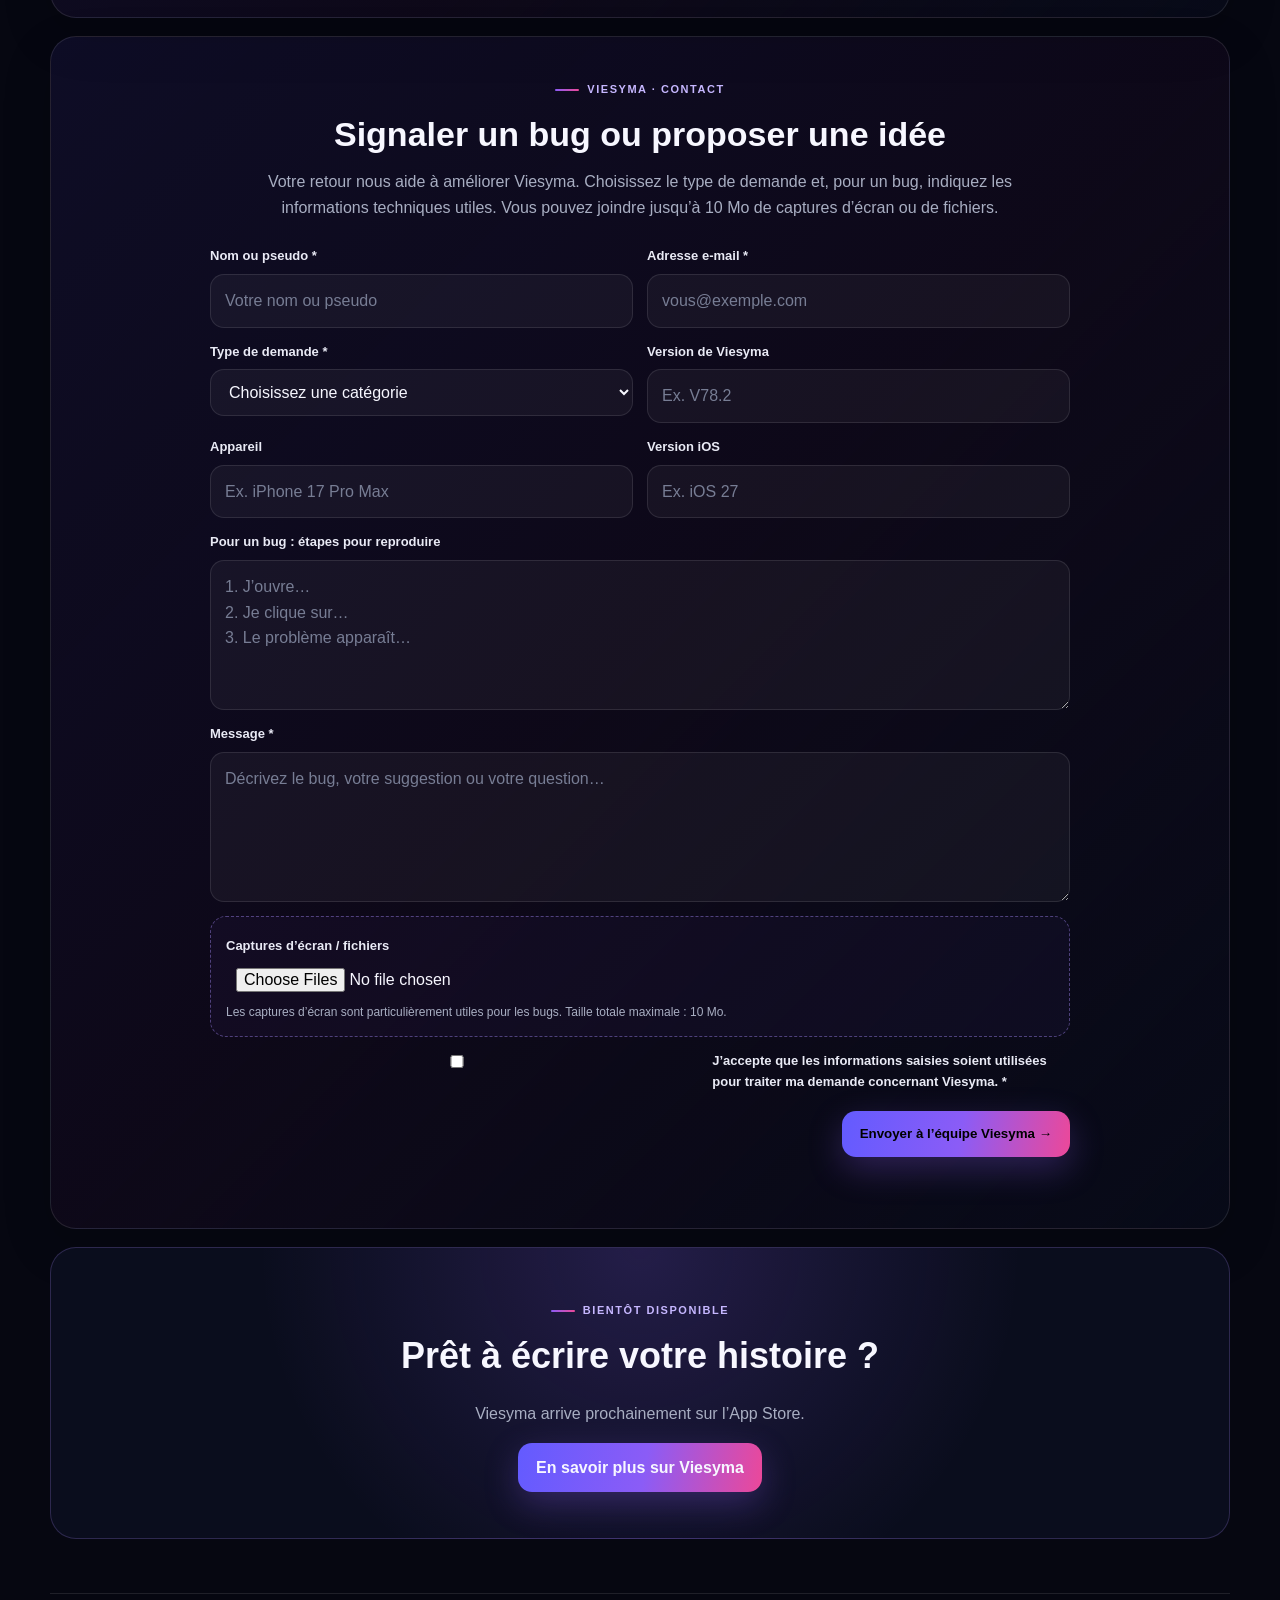
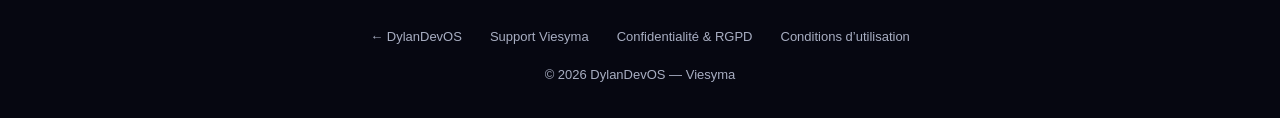
==== commit 16cc32bf: "Add Viesyma feedback and bug form" ====
--- a/viesyma/index.html
+++ b/viesyma/index.html
@@ -9,7 +9,7 @@
 <link rel="stylesheet" href="/style.css">
 <script async src="https://www.googletagmanager.com/gtag/js?id=G-MEXS11MEQE"></script>
 <script>window.dataLayer=window.dataLayer||[];function gtag(){dataLayer.push(arguments)}gtag('js',new Date());gtag('config','G-MEXS11MEQE');</script>
-</head>
+<script src="/contact.js" defer></script></head>
 <body>
 <div class="wrap">
 <nav class="nav"><a class="brand" href="/">DylanDevOS</a><div class="navlinks"><a href="/">Accueil</a><a href="#jeu">Le jeu</a><a href="#fonctionnalites">Fonctionnalités</a><a href="/viesyma/support.html">Support</a><a href="/viesyma/privacy.html">Confidentialité</a></div></nav>
@@ -36,7 +36,7 @@
 <p>Chaque décision peut modifier vos relations, votre situation financière, votre carrière et votre quotidien. Viesyma est pensé comme une simulation de vie riche, progressive et pleine de possibilités.</p>
 <div class="dlc-grid"><div class="dlc"><strong>👑 Célébrité</strong><span>Musique, cinéma, réseaux sociaux et notoriété.</span></div><div class="dlc"><strong>🏛️ Politique</strong><span>Carrière politique, influence et décisions publiques.</span></div><div class="dlc"><strong>🏢 Business</strong><span>Entreprises, employés, produits, prix et développement.</span></div><div class="dlc"><strong>🏡 Immobilier Pro</strong><span>Investissements, biens et développement immobilier.</span></div><div class="dlc"><strong>💎 Vie de Luxe</strong><span>Villas, voitures, yachts et patrimoine haut de gamme.</span></div><div class="dlc"><strong>✨ Apparence</strong><span>Personnalisez votre personnage et son évolution.</span></div></div>
 </section>
-<section class="cta"><div class="eyebrow">Bientôt disponible</div><h2>Prêt à écrire votre histoire ?</h2><p>Viesyma arrive prochainement sur l’App Store.</p><a class="btn primary" href="/viesyma/support.html">En savoir plus sur Viesyma</a></section>
+<section class="section" id="contact-viesyma"><div class="eyebrow">Viesyma · Contact</div><h2>Signaler un bug ou proposer une idée</h2><p class="contact-intro">Votre retour nous aide à améliorer Viesyma. Choisissez le type de demande et, pour un bug, indiquez les informations techniques utiles. Vous pouvez joindre jusqu’à 10 Mo de captures d’écran ou de fichiers.</p><form class="contact-form" data-contact-form data-success="Votre message Viesyma a bien été envoyé. Merci pour votre retour !" action="https://formsubmit.co/ajax/app.dylandevos@outlook.com" method="POST" enctype="multipart/form-data"><input type="hidden" name="_subject" value="Nouveau message — Viesyma"><input type="hidden" name="_captcha" value="true"><input type="hidden" name="Application" value="Viesyma"><div class="honeypot" aria-hidden="true"><label>Ne pas remplir<input type="text" name="_honey" tabindex="-1" autocomplete="off"></label></div><div class="form-grid"><div class="form-field"><label for="v-name">Nom ou pseudo *</label><input id="v-name" name="Nom ou pseudo" type="text" required maxlength="100" placeholder="Votre nom ou pseudo"></div><div class="form-field"><label for="v-email">Adresse e-mail *</label><input id="v-email" name="E-mail" type="email" required maxlength="160" placeholder="vous@exemple.com"></div><div class="form-field"><label for="v-topic">Type de demande *</label><select id="v-topic" name="Type de demande" required><option value="" selected disabled>Choisissez une catégorie</option><option>Signaler un bug</option><option>Suggestion d’amélioration</option><option>Question sur Viesyma</option><option>Autre</option></select></div><div class="form-field"><label for="v-version">Version de Viesyma</label><input id="v-version" name="Version de Viesyma" type="text" maxlength="50" placeholder="Ex. V78.2"></div><div class="form-field"><label for="v-device">Appareil</label><input id="v-device" name="Appareil" type="text" maxlength="100" placeholder="Ex. iPhone 17 Pro Max"></div><div class="form-field"><label for="v-ios">Version iOS</label><input id="v-ios" name="Version iOS" type="text" maxlength="50" placeholder="Ex. iOS 27"></div><div class="form-field full"><label for="v-steps">Pour un bug : étapes pour reproduire</label><textarea id="v-steps" name="Étapes pour reproduire" maxlength="3000" placeholder="1. J’ouvre…&#10;2. Je clique sur…&#10;3. Le problème apparaît…"></textarea></div><div class="form-field full"><label for="v-message">Message *</label><textarea id="v-message" name="Message" required maxlength="5000" placeholder="Décrivez le bug, votre suggestion ou votre question…"></textarea></div><div class="form-field full"><div class="file-box"><label for="v-files">Captures d’écran / fichiers</label><input id="v-files" name="Captures et fichiers" type="file" multiple accept="image/png,image/jpeg,image/webp,application/pdf"><p class="form-help">Les captures d’écran sont particulièrement utiles pour les bugs. Taille totale maximale : 10 Mo.</p></div></div><div class="form-field full"><label class="form-check"><input type="checkbox" required name="Consentement" value="J’accepte que les informations saisies soient utilisées pour répondre à ma demande."><span>J’accepte que les informations saisies soient utilisées pour traiter ma demande concernant Viesyma. *</span></label></div></div><div class="form-submit"><button class="btn primary" type="submit">Envoyer à l’équipe Viesyma →</button></div><div class="form-status" data-form-status role="status" aria-live="polite"></div></form></section><section class="cta"><div class="eyebrow">Bientôt disponible</div><h2>Prêt à écrire votre histoire ?</h2><p>Viesyma arrive prochainement sur l’App Store.</p><a class="btn primary" href="/viesyma/support.html">En savoir plus sur Viesyma</a></section>
 </main>
 <footer class="footer"><div class="footerlinks"><a href="/">← DylanDevOS</a><a href="/viesyma/support.html">Support Viesyma</a><a href="/viesyma/privacy.html">Confidentialité &amp; RGPD</a><a href="/viesyma/terms.html">Conditions d’utilisation</a></div>© 2026 DylanDevOS — Viesyma</footer>
 </div>
--- a/style.css
+++ b/style.css
@@ -1 +1,4 @@
-:root{--bg:#060711;--surface:#0d1020;--line:rgba(255,255,255,.1);--text:#f7f7ff;--muted:#a8aec2;--a:#8b5cf6;--b:#ec4899}*{box-sizing:border-box}html{scroll-behavior:smooth}body{margin:0;min-height:100vh;color:var(--text);background:radial-gradient(800px 450px at 50% -8%,rgba(124,92,255,.22),transparent 65%),radial-gradient(650px 500px at 100% 35%,rgba(56,189,248,.08),transparent 65%),var(--bg);font-family:-apple-system,BlinkMacSystemFont,"SF Pro Display","Segoe UI",sans-serif;line-height:1.6}a{color:inherit;text-decoration:none}.wrap{width:min(1180px,calc(100% - 32px));margin:auto;padding:0}.nav{position:sticky;top:14px;z-index:50;min-height:64px;display:flex;align-items:center;justify-content:space-between;gap:24px;margin:14px 0 30px;padding:10px 16px 10px 18px;border:1px solid var(--line);border-radius:20px;background:rgba(7,9,20,.74);backdrop-filter:blur(22px);box-shadow:0 18px 55px rgba(0,0,0,.3)}.brand{font-size:20px;font-weight:900;letter-spacing:-.05em;background:linear-gradient(90deg,#fff,#b9a5ff,#f47ac8);-webkit-background-clip:text;background-clip:text;color:transparent}.navlinks{display:flex;align-items:center;justify-content:center;gap:4px;color:#c9cde0;font-size:14px}.navlinks a{padding:8px 11px;border-radius:10px}.navlinks a:hover{background:rgba(255,255,255,.06);color:#fff}.article{width:100%;max-width:none;margin:auto;padding:0 0 20px}.eyebrow{display:inline-flex;align-items:center;gap:8px;color:#c6b7ff;text-transform:uppercase;letter-spacing:.14em;font-size:11px;font-weight:900}.eyebrow:before{content:"";width:24px;height:2px;border-radius:2px;background:linear-gradient(90deg,var(--a),var(--b))}.hero{position:relative;overflow:hidden;text-align:center;padding:88px 56px;border:1px solid var(--line);border-radius:32px;background:linear-gradient(145deg,rgba(17,21,45,.97),rgba(8,10,23,.97));box-shadow:0 30px 90px rgba(0,0,0,.35)}.hero:before,.hero:after{content:"";position:absolute;border-radius:50%;filter:blur(12px);pointer-events:none}.hero:before{width:480px;height:480px;left:-230px;top:-230px;background:rgba(124,92,255,.16)}.hero:after{width:420px;height:420px;right:-190px;bottom:-230px;background:rgba(236,72,153,.12)}.hero-copy{position:relative;z-index:2;width:100%;padding:0;display:flex;flex-direction:column;align-items:center;justify-content:center}.hero h1{font-size:clamp(64px,10vw,126px);line-height:.82;letter-spacing:-.085em;margin:18px 0 20px;background:linear-gradient(90deg,#fff,#d9ceff 45%,#a78bfa 72%,#f472b6);-webkit-background-clip:text;background-clip:text;color:transparent}.hero h2{font-size:clamp(18px,2.2vw,28px);margin:0 0 20px;letter-spacing:-.03em}.lead{max-width:760px;margin:0 auto;color:#cbd0e2;font-size:18px;line-height:1.75}.badges,.actions{display:flex;justify-content:center;flex-wrap:wrap;gap:10px}.badges{margin:28px 0}.badge{padding:8px 13px;border:1px solid var(--line);border-radius:999px;background:rgba(255,255,255,.045);font-size:13px}.actions{margin:28px 0}.btn{display:inline-flex;align-items:center;justify-content:center;min-height:46px;padding:12px 18px;border-radius:14px;border:1px solid var(--line);background:rgba(255,255,255,.045);font-weight:800}.btn.primary{border:0;background:linear-gradient(100deg,#635bff,#8b5cf6 52%,#ec4899);box-shadow:0 12px 34px rgba(139,92,246,.28)}.stats{display:grid;grid-template-columns:repeat(4,1fr);gap:10px;width:min(700px,100%);margin:28px auto 0}.stat{padding:15px 12px;border:1px solid var(--line);border-radius:16px;background:rgba(255,255,255,.035)}.stat strong{display:block;font-size:18px}.stat span{display:block;color:var(--muted);font-size:11px}.features{display:grid;grid-template-columns:repeat(4,1fr);gap:14px;margin-top:18px}.feature{padding:24px;border:1px solid var(--line);border-radius:20px;background:linear-gradient(145deg,rgba(19,23,47,.9),rgba(9,12,26,.9));box-shadow:0 18px 45px rgba(0,0,0,.18);text-align:center}.feature .icon{font-size:25px}.feature h3{margin:12px 0 6px;font-size:18px}.feature p{margin:0;color:var(--muted);font-size:13px;line-height:1.55}.section{margin-top:18px;padding:36px;border:1px solid var(--line);border-radius:26px;background:linear-gradient(135deg,rgba(99,76,255,.09),rgba(236,63,240,.035),rgba(8,11,25,.92));box-shadow:0 18px 50px rgba(0,0,0,.16);text-align:center}.section h2{margin:8px 0;font-size:34px}.section>p{max-width:800px;margin:0 auto;color:var(--muted)}.dlc-grid{display:grid;grid-template-columns:repeat(3,1fr);gap:11px;margin-top:22px}.dlc{padding:18px;border:1px solid var(--line);border-radius:17px;background:rgba(0,0,0,.16);text-align:left}.dlc strong{display:block;margin-bottom:5px}.dlc span{color:var(--muted);font-size:12px}.cta{margin-top:18px;padding:46px 24px;text-align:center;border:1px solid rgba(167,139,250,.22);border-radius:26px;background:radial-gradient(circle at 50% 0,rgba(139,92,246,.2),transparent 58%),#0a0d1d}.cta h2{margin:8px 0;font-size:36px}.cta p{color:var(--muted)}.footer{margin-top:34px;padding:26px 0 32px;border-top:1px solid var(--line);color:var(--muted);font-size:13px;text-align:center}.footerlinks{display:flex;justify-content:center;gap:8px;flex-wrap:wrap;margin-bottom:10px}.footerlinks a{padding:7px 10px;border-radius:9px}.footerlinks a:hover{background:rgba(255,255,255,.05);color:#fff}@media(max-width:900px){.features{grid-template-columns:repeat(2,1fr)}.stats{grid-template-columns:repeat(2,1fr)}.dlc-grid{grid-template-columns:repeat(2,1fr)}.hero{padding:68px 30px}}@media(max-width:600px){.wrap{width:calc(100% - 18px)}.nav{position:relative;top:auto;justify-content:center;flex-wrap:wrap;margin:9px 0 18px}.navlinks{display:none}.hero{padding:54px 18px;border-radius:24px}.hero h1{font-size:clamp(54px,19vw,76px)}.hero h2{font-size:18px}.lead{font-size:15px}.features,.dlc-grid{grid-template-columns:1fr}.section{padding:28px 18px}.section h2,.cta h2{font-size:28px}}+:root{--bg:#060711;--surface:#0d1020;--line:rgba(255,255,255,.1);--text:#f7f7ff;--muted:#a8aec2;--a:#8b5cf6;--b:#ec4899}*{box-sizing:border-box}html{scroll-behavior:smooth}body{margin:0;min-height:100vh;color:var(--text);background:radial-gradient(800px 450px at 50% -8%,rgba(124,92,255,.22),transparent 65%),radial-gradient(650px 500px at 100% 35%,rgba(56,189,248,.08),transparent 65%),var(--bg);font-family:-apple-system,BlinkMacSystemFont,"SF Pro Display","Segoe UI",sans-serif;line-height:1.6}a{color:inherit;text-decoration:none}.wrap{width:min(1180px,calc(100% - 32px));margin:auto;padding:0}.nav{position:sticky;top:14px;z-index:50;min-height:64px;display:flex;align-items:center;justify-content:space-between;gap:24px;margin:14px 0 30px;padding:10px 16px 10px 18px;border:1px solid var(--line);border-radius:20px;background:rgba(7,9,20,.74);backdrop-filter:blur(22px);box-shadow:0 18px 55px rgba(0,0,0,.3)}.brand{font-size:20px;font-weight:900;letter-spacing:-.05em;background:linear-gradient(90deg,#fff,#b9a5ff,#f47ac8);-webkit-background-clip:text;background-clip:text;color:transparent}.navlinks{display:flex;align-items:center;justify-content:center;gap:4px;color:#c9cde0;font-size:14px}.navlinks a{padding:8px 11px;border-radius:10px}.navlinks a:hover{background:rgba(255,255,255,.06);color:#fff}.article{width:100%;max-width:none;margin:auto;padding:0 0 20px}.eyebrow{display:inline-flex;align-items:center;gap:8px;color:#c6b7ff;text-transform:uppercase;letter-spacing:.14em;font-size:11px;font-weight:900}.eyebrow:before{content:"";width:24px;height:2px;border-radius:2px;background:linear-gradient(90deg,var(--a),var(--b))}.hero{position:relative;overflow:hidden;text-align:center;padding:88px 56px;border:1px solid var(--line);border-radius:32px;background:linear-gradient(145deg,rgba(17,21,45,.97),rgba(8,10,23,.97));box-shadow:0 30px 90px rgba(0,0,0,.35)}.hero:before,.hero:after{content:"";position:absolute;border-radius:50%;filter:blur(12px);pointer-events:none}.hero:before{width:480px;height:480px;left:-230px;top:-230px;background:rgba(124,92,255,.16)}.hero:after{width:420px;height:420px;right:-190px;bottom:-230px;background:rgba(236,72,153,.12)}.hero-copy{position:relative;z-index:2;width:100%;padding:0;display:flex;flex-direction:column;align-items:center;justify-content:center}.hero h1{font-size:clamp(64px,10vw,126px);line-height:.82;letter-spacing:-.085em;margin:18px 0 20px;background:linear-gradient(90deg,#fff,#d9ceff 45%,#a78bfa 72%,#f472b6);-webkit-background-clip:text;background-clip:text;color:transparent}.hero h2{font-size:clamp(18px,2.2vw,28px);margin:0 0 20px;letter-spacing:-.03em}.lead{max-width:760px;margin:0 auto;color:#cbd0e2;font-size:18px;line-height:1.75}.badges,.actions{display:flex;justify-content:center;flex-wrap:wrap;gap:10px}.badges{margin:28px 0}.badge{padding:8px 13px;border:1px solid var(--line);border-radius:999px;background:rgba(255,255,255,.045);font-size:13px}.actions{margin:28px 0}.btn{display:inline-flex;align-items:center;justify-content:center;min-height:46px;padding:12px 18px;border-radius:14px;border:1px solid var(--line);background:rgba(255,255,255,.045);font-weight:800}.btn.primary{border:0;background:linear-gradient(100deg,#635bff,#8b5cf6 52%,#ec4899);box-shadow:0 12px 34px rgba(139,92,246,.28)}.stats{display:grid;grid-template-columns:repeat(4,1fr);gap:10px;width:min(700px,100%);margin:28px auto 0}.stat{padding:15px 12px;border:1px solid var(--line);border-radius:16px;background:rgba(255,255,255,.035)}.stat strong{display:block;font-size:18px}.stat span{display:block;color:var(--muted);font-size:11px}.features{display:grid;grid-template-columns:repeat(4,1fr);gap:14px;margin-top:18px}.feature{padding:24px;border:1px solid var(--line);border-radius:20px;background:linear-gradient(145deg,rgba(19,23,47,.9),rgba(9,12,26,.9));box-shadow:0 18px 45px rgba(0,0,0,.18);text-align:center}.feature .icon{font-size:25px}.feature h3{margin:12px 0 6px;font-size:18px}.feature p{margin:0;color:var(--muted);font-size:13px;line-height:1.55}.section{margin-top:18px;padding:36px;border:1px solid var(--line);border-radius:26px;background:linear-gradient(135deg,rgba(99,76,255,.09),rgba(236,63,240,.035),rgba(8,11,25,.92));box-shadow:0 18px 50px rgba(0,0,0,.16);text-align:center}.section h2{margin:8px 0;font-size:34px}.section>p{max-width:800px;margin:0 auto;color:var(--muted)}.dlc-grid{display:grid;grid-template-columns:repeat(3,1fr);gap:11px;margin-top:22px}.dlc{padding:18px;border:1px solid var(--line);border-radius:17px;background:rgba(0,0,0,.16);text-align:left}.dlc strong{display:block;margin-bottom:5px}.dlc span{color:var(--muted);font-size:12px}.cta{margin-top:18px;padding:46px 24px;text-align:center;border:1px solid rgba(167,139,250,.22);border-radius:26px;background:radial-gradient(circle at 50% 0,rgba(139,92,246,.2),transparent 58%),#0a0d1d}.cta h2{margin:8px 0;font-size:36px}.cta p{color:var(--muted)}.footer{margin-top:34px;padding:26px 0 32px;border-top:1px solid var(--line);color:var(--muted);font-size:13px;text-align:center}.footerlinks{display:flex;justify-content:center;gap:8px;flex-wrap:wrap;margin-bottom:10px}.footerlinks a{padding:7px 10px;border-radius:9px}.footerlinks a:hover{background:rgba(255,255,255,.05);color:#fff}@media(max-width:900px){.features{grid-template-columns:repeat(2,1fr)}.stats{grid-template-columns:repeat(2,1fr)}.dlc-grid{grid-template-columns:repeat(2,1fr)}.hero{padding:68px 30px}}@media(max-width:600px){.wrap{width:calc(100% - 18px)}.nav{position:relative;top:auto;justify-content:center;flex-wrap:wrap;margin:9px 0 18px}.navlinks{display:none}.hero{padding:54px 18px;border-radius:24px}.hero h1{font-size:clamp(54px,19vw,76px)}.hero h2{font-size:18px}.lead{font-size:15px}.features,.dlc-grid{grid-template-columns:1fr}.section{padding:28px 18px}.section h2,.cta h2{font-size:28px}}
+/* Contact forms */
+.contact-form{max-width:860px;margin:26px auto 0;text-align:left}.form-grid{display:grid;grid-template-columns:repeat(2,minmax(0,1fr));gap:14px}.form-field{display:flex;flex-direction:column;gap:7px}.form-field.full{grid-column:1/-1}.form-field label{font-size:13px;font-weight:800;color:#e9eaf5}.form-field input,.form-field select,.form-field textarea{width:100%;border:1px solid var(--line);border-radius:14px;background:rgba(255,255,255,.045);color:var(--text);padding:13px 14px;font:inherit;outline:none;transition:border-color .2s,box-shadow .2s,background .2s}.form-field input::placeholder,.form-field textarea::placeholder{color:#777d94}.form-field input:focus,.form-field select:focus,.form-field textarea:focus{border-color:rgba(167,139,250,.8);background:rgba(255,255,255,.065);box-shadow:0 0 0 4px rgba(139,92,246,.1)}.form-field textarea{min-height:150px;resize:vertical}.form-field select option{background:#101325;color:#fff}.file-box{border:1px dashed rgba(167,139,250,.42);border-radius:16px;padding:15px;background:rgba(139,92,246,.045)}.file-box input{padding:10px;border:0;background:transparent}.form-help{margin:0;color:var(--muted);font-size:12px;line-height:1.5}.form-check{display:flex;align-items:flex-start;gap:9px;font-size:12px;color:var(--muted)}.form-check input{margin-top:4px;accent-color:#8b5cf6}.form-submit{display:flex;align-items:center;justify-content:flex-end;margin-top:18px}.form-submit .btn{cursor:pointer}.form-submit .btn:disabled{opacity:.55;cursor:wait}.form-status{min-height:22px;margin-top:13px;font-size:13px;color:var(--muted)}.form-status.success{color:#86efac}.form-status.error{color:#fda4af}.honeypot{position:absolute!important;left:-10000px!important;width:1px!important;height:1px!important;overflow:hidden!important}.contact-intro{max-width:760px;margin:0 auto;color:var(--muted)}
+@media(max-width:600px){.form-grid{grid-template-columns:1fr}.form-field.full{grid-column:auto}.form-submit{justify-content:stretch}.form-submit .btn{width:100%}}
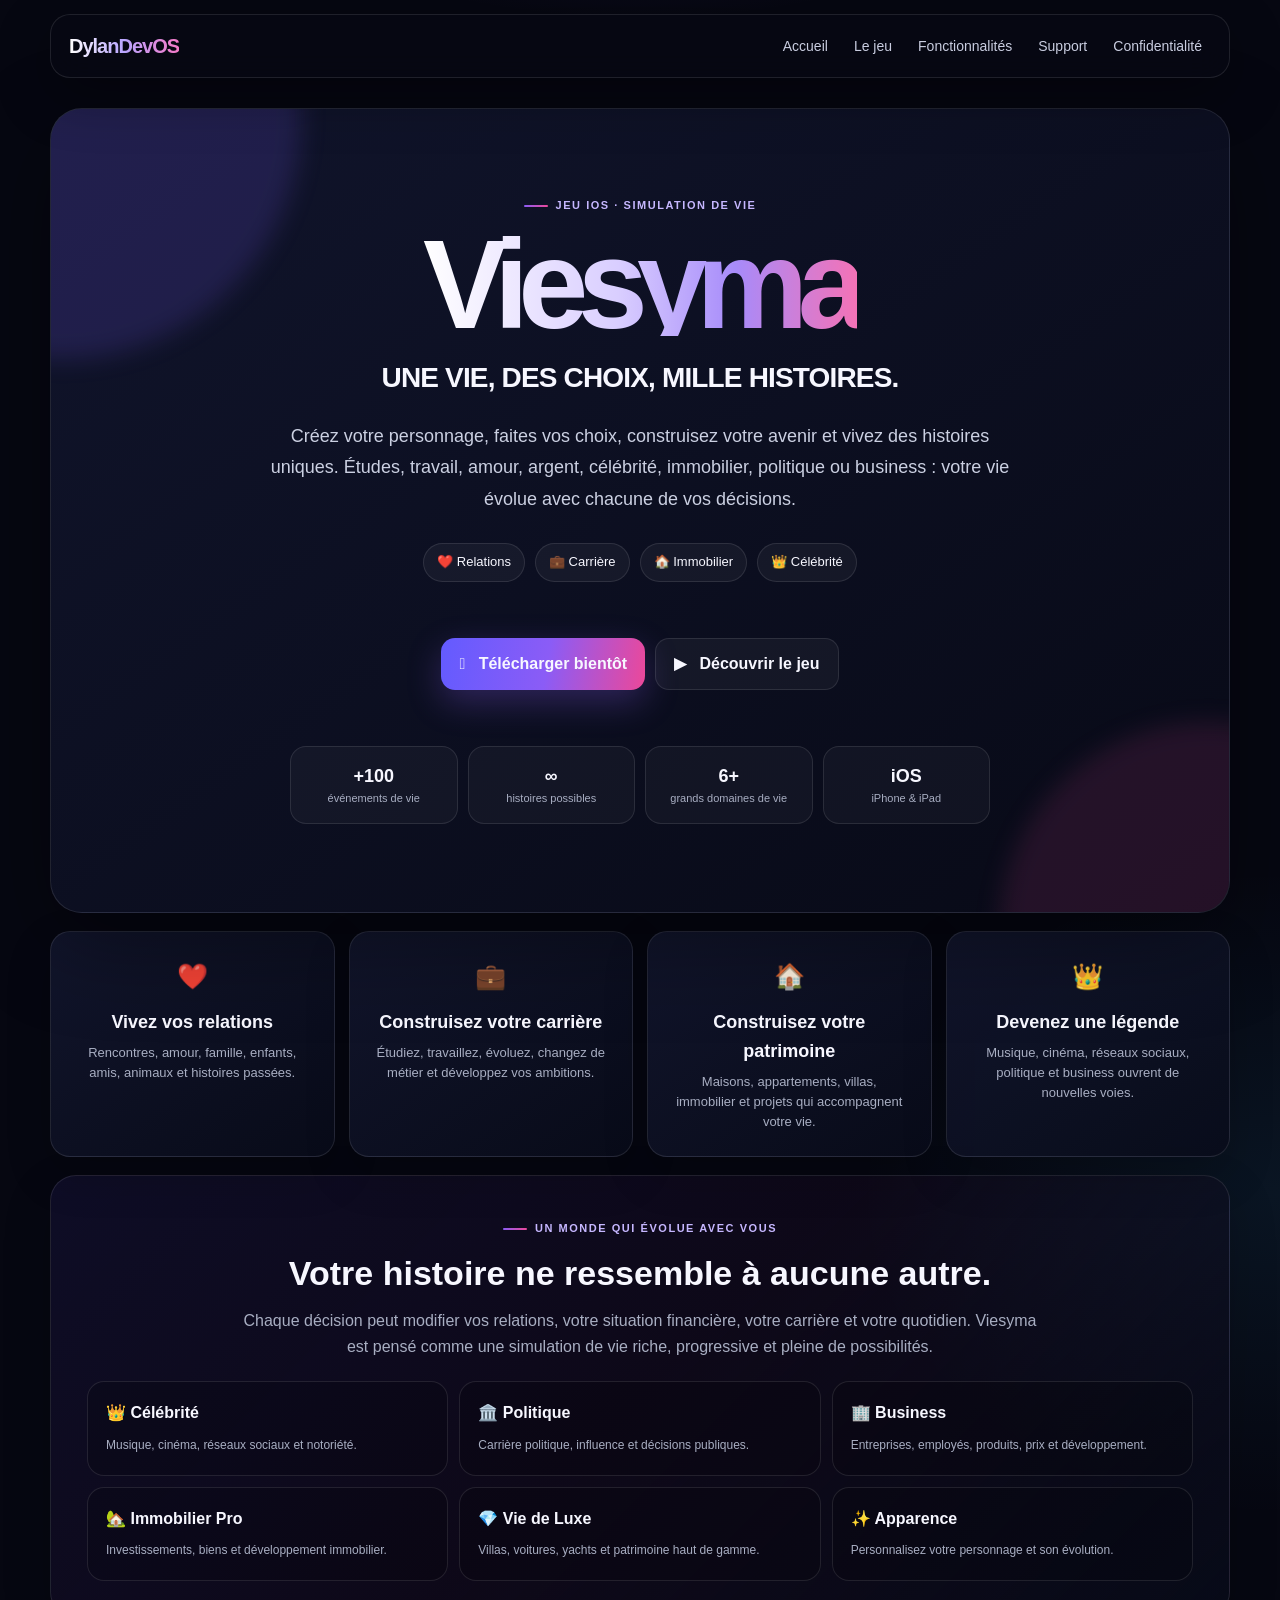
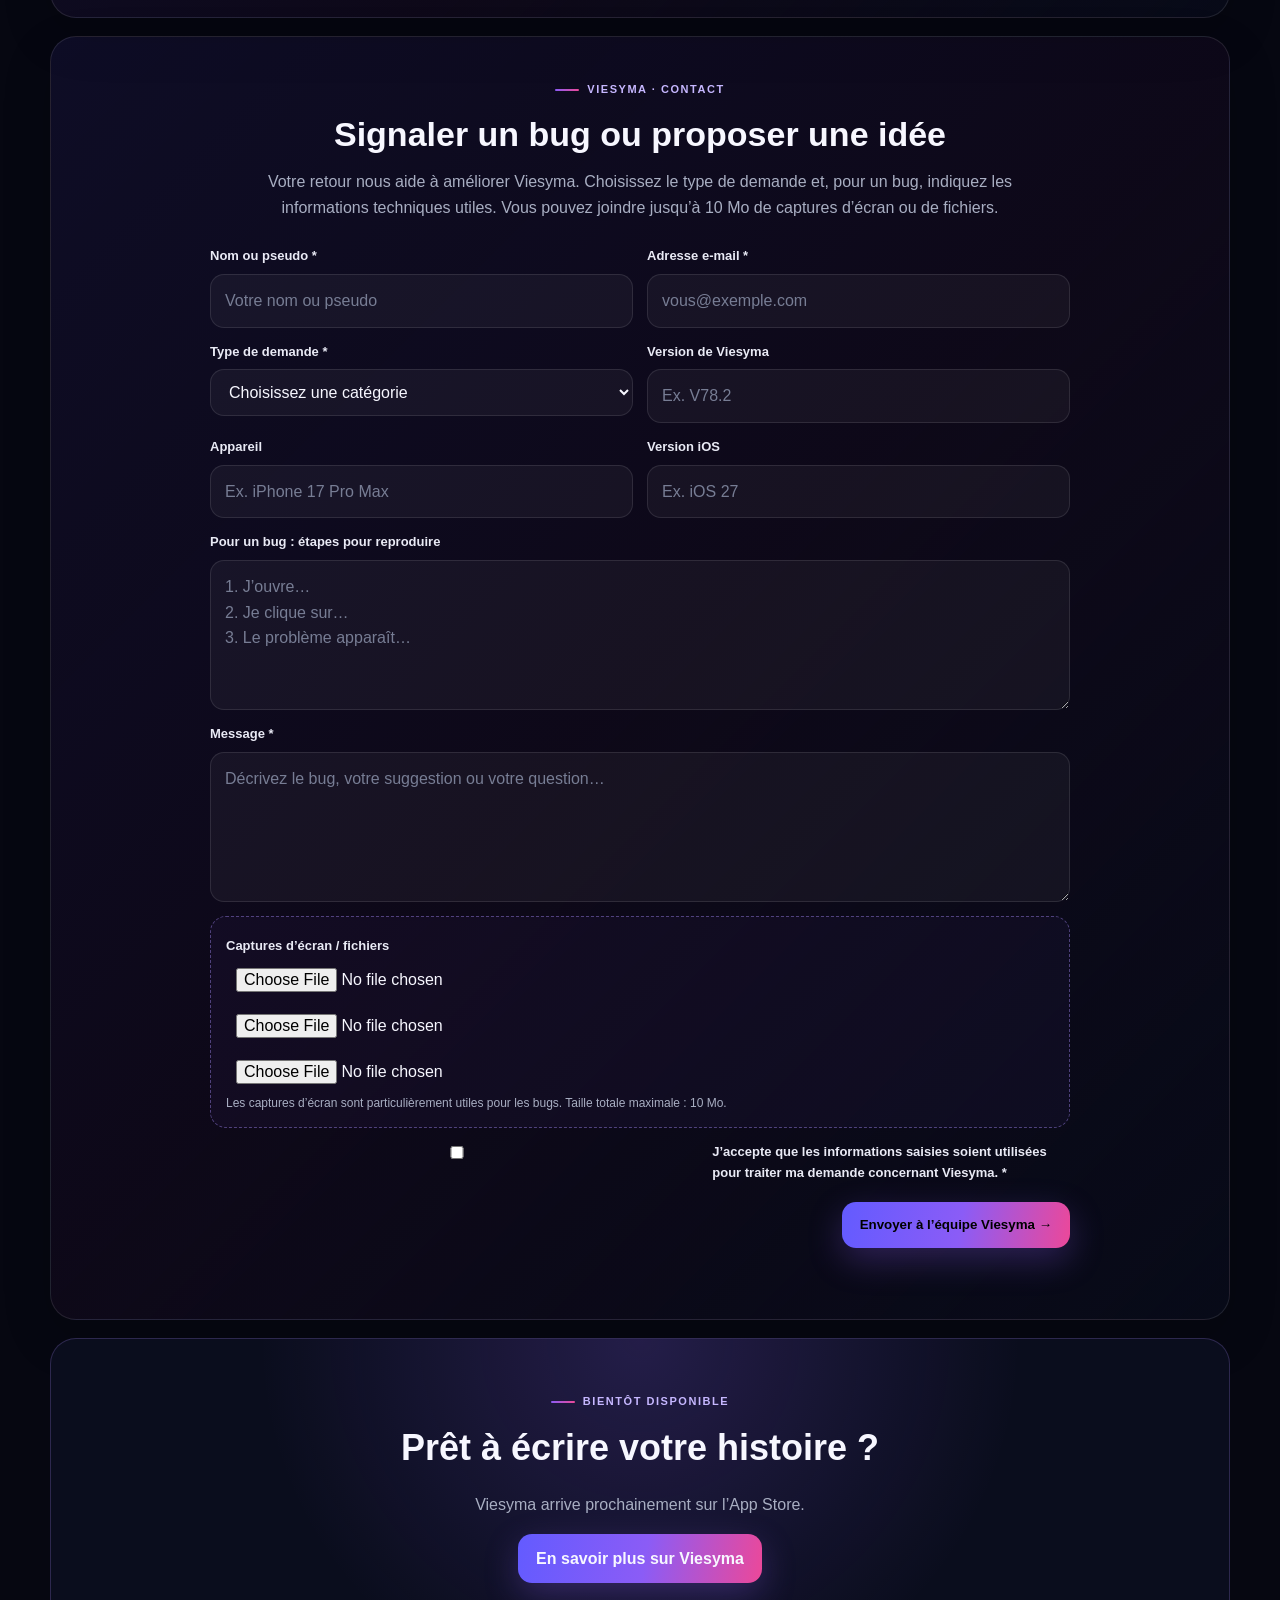
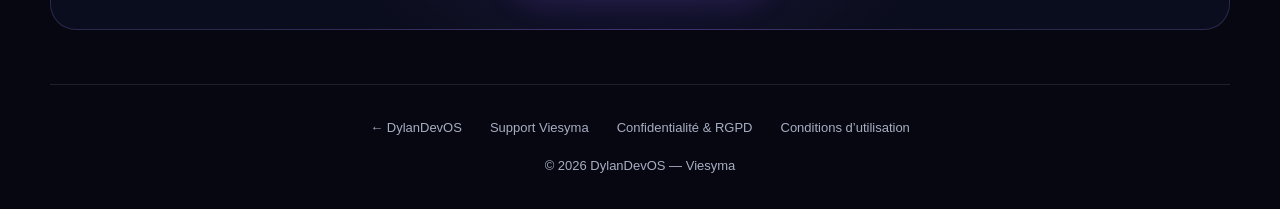
==== commit 34ab74e1: "Fiabilise les pièces jointes des formulaires" ====
--- a/viesyma/index.html
+++ b/viesyma/index.html
@@ -36,7 +36,7 @@
 <p>Chaque décision peut modifier vos relations, votre situation financière, votre carrière et votre quotidien. Viesyma est pensé comme une simulation de vie riche, progressive et pleine de possibilités.</p>
 <div class="dlc-grid"><div class="dlc"><strong>👑 Célébrité</strong><span>Musique, cinéma, réseaux sociaux et notoriété.</span></div><div class="dlc"><strong>🏛️ Politique</strong><span>Carrière politique, influence et décisions publiques.</span></div><div class="dlc"><strong>🏢 Business</strong><span>Entreprises, employés, produits, prix et développement.</span></div><div class="dlc"><strong>🏡 Immobilier Pro</strong><span>Investissements, biens et développement immobilier.</span></div><div class="dlc"><strong>💎 Vie de Luxe</strong><span>Villas, voitures, yachts et patrimoine haut de gamme.</span></div><div class="dlc"><strong>✨ Apparence</strong><span>Personnalisez votre personnage et son évolution.</span></div></div>
 </section>
-<section class="section" id="contact-viesyma"><div class="eyebrow">Viesyma · Contact</div><h2>Signaler un bug ou proposer une idée</h2><p class="contact-intro">Votre retour nous aide à améliorer Viesyma. Choisissez le type de demande et, pour un bug, indiquez les informations techniques utiles. Vous pouvez joindre jusqu’à 10 Mo de captures d’écran ou de fichiers.</p><form class="contact-form" data-contact-form data-success="Votre message Viesyma a bien été envoyé. Merci pour votre retour !" action="https://formsubmit.co/ajax/app.dylandevos@outlook.com" method="POST" enctype="multipart/form-data"><input type="hidden" name="_subject" value="Nouveau message — Viesyma"><input type="hidden" name="_captcha" value="true"><input type="hidden" name="Application" value="Viesyma"><div class="honeypot" aria-hidden="true"><label>Ne pas remplir<input type="text" name="_honey" tabindex="-1" autocomplete="off"></label></div><div class="form-grid"><div class="form-field"><label for="v-name">Nom ou pseudo *</label><input id="v-name" name="Nom ou pseudo" type="text" required maxlength="100" placeholder="Votre nom ou pseudo"></div><div class="form-field"><label for="v-email">Adresse e-mail *</label><input id="v-email" name="E-mail" type="email" required maxlength="160" placeholder="vous@exemple.com"></div><div class="form-field"><label for="v-topic">Type de demande *</label><select id="v-topic" name="Type de demande" required><option value="" selected disabled>Choisissez une catégorie</option><option>Signaler un bug</option><option>Suggestion d’amélioration</option><option>Question sur Viesyma</option><option>Autre</option></select></div><div class="form-field"><label for="v-version">Version de Viesyma</label><input id="v-version" name="Version de Viesyma" type="text" maxlength="50" placeholder="Ex. V78.2"></div><div class="form-field"><label for="v-device">Appareil</label><input id="v-device" name="Appareil" type="text" maxlength="100" placeholder="Ex. iPhone 17 Pro Max"></div><div class="form-field"><label for="v-ios">Version iOS</label><input id="v-ios" name="Version iOS" type="text" maxlength="50" placeholder="Ex. iOS 27"></div><div class="form-field full"><label for="v-steps">Pour un bug : étapes pour reproduire</label><textarea id="v-steps" name="Étapes pour reproduire" maxlength="3000" placeholder="1. J’ouvre…&#10;2. Je clique sur…&#10;3. Le problème apparaît…"></textarea></div><div class="form-field full"><label for="v-message">Message *</label><textarea id="v-message" name="Message" required maxlength="5000" placeholder="Décrivez le bug, votre suggestion ou votre question…"></textarea></div><div class="form-field full"><div class="file-box"><label for="v-files">Captures d’écran / fichiers</label><input id="v-files" name="Captures et fichiers" type="file" multiple accept="image/png,image/jpeg,image/webp,application/pdf"><p class="form-help">Les captures d’écran sont particulièrement utiles pour les bugs. Taille totale maximale : 10 Mo.</p></div></div><div class="form-field full"><label class="form-check"><input type="checkbox" required name="Consentement" value="J’accepte que les informations saisies soient utilisées pour répondre à ma demande."><span>J’accepte que les informations saisies soient utilisées pour traiter ma demande concernant Viesyma. *</span></label></div></div><div class="form-submit"><button class="btn primary" type="submit">Envoyer à l’équipe Viesyma →</button></div><div class="form-status" data-form-status role="status" aria-live="polite"></div></form></section><section class="cta"><div class="eyebrow">Bientôt disponible</div><h2>Prêt à écrire votre histoire ?</h2><p>Viesyma arrive prochainement sur l’App Store.</p><a class="btn primary" href="/viesyma/support.html">En savoir plus sur Viesyma</a></section>
+<section class="section" id="contact-viesyma"><div class="eyebrow">Viesyma · Contact</div><h2>Signaler un bug ou proposer une idée</h2><p class="contact-intro">Votre retour nous aide à améliorer Viesyma. Choisissez le type de demande et, pour un bug, indiquez les informations techniques utiles. Vous pouvez joindre jusqu’à 10 Mo de captures d’écran ou de fichiers.</p><form class="contact-form" data-contact-form data-success="Votre message Viesyma a bien été envoyé. Merci pour votre retour !" action="https://formsubmit.co/ajax/app.dylandevos@outlook.com" method="POST" enctype="multipart/form-data"><input type="hidden" name="_subject" value="Nouveau message — Viesyma"><input type="hidden" name="_captcha" value="true"><input type="hidden" name="_autoresponse" value="Merci pour votre message concernant Viesyma. Votre demande a bien été reçue par l’équipe DylanDevOS. Si vous avez joint des captures d’écran ou des fichiers, ils ont également été transmis. Nous reviendrons vers vous si une réponse est nécessaire."><input type="hidden" name="_next" value="https://dylandevos.github.io/merci.html"><input type="hidden" name="Application" value="Viesyma"><div class="honeypot" aria-hidden="true"><label>Ne pas remplir<input type="text" name="_honey" tabindex="-1" autocomplete="off"></label></div><div class="form-grid"><div class="form-field"><label for="v-name">Nom ou pseudo *</label><input id="v-name" name="Nom ou pseudo" type="text" required maxlength="100" placeholder="Votre nom ou pseudo"></div><div class="form-field"><label for="v-email">Adresse e-mail *</label><input id="v-email" name="email" type="email" required maxlength="160" placeholder="vous@exemple.com"></div><div class="form-field"><label for="v-topic">Type de demande *</label><select id="v-topic" name="Type de demande" required><option value="" selected disabled>Choisissez une catégorie</option><option>Signaler un bug</option><option>Suggestion d’amélioration</option><option>Question sur Viesyma</option><option>Autre</option></select></div><div class="form-field"><label for="v-version">Version de Viesyma</label><input id="v-version" name="Version de Viesyma" type="text" maxlength="50" placeholder="Ex. V78.2"></div><div class="form-field"><label for="v-device">Appareil</label><input id="v-device" name="Appareil" type="text" maxlength="100" placeholder="Ex. iPhone 17 Pro Max"></div><div class="form-field"><label for="v-ios">Version iOS</label><input id="v-ios" name="Version iOS" type="text" maxlength="50" placeholder="Ex. iOS 27"></div><div class="form-field full"><label for="v-steps">Pour un bug : étapes pour reproduire</label><textarea id="v-steps" name="Étapes pour reproduire" maxlength="3000" placeholder="1. J’ouvre…&#10;2. Je clique sur…&#10;3. Le problème apparaît…"></textarea></div><div class="form-field full"><label for="v-message">Message *</label><textarea id="v-message" name="Message" required maxlength="5000" placeholder="Décrivez le bug, votre suggestion ou votre question…"></textarea></div><div class="form-field full"><div class="file-box"><label for="v-files">Captures d’écran / fichiers</label><div class="file-list"><input id="v-files-1" name="attachment" type="file" accept="image/png,image/jpeg,image/webp,application/pdf"><input id="v-files-2" name="attachment" type="file" accept="image/png,image/jpeg,image/webp,application/pdf"><input id="v-files-3" name="attachment" type="file" accept="image/png,image/jpeg,image/webp,application/pdf"></div><p class="form-help">Les captures d’écran sont particulièrement utiles pour les bugs. Taille totale maximale : 10 Mo.</p></div></div><div class="form-field full"><label class="form-check"><input type="checkbox" required name="Consentement" value="J’accepte que les informations saisies soient utilisées pour répondre à ma demande."><span>J’accepte que les informations saisies soient utilisées pour traiter ma demande concernant Viesyma. *</span></label></div></div><div class="form-submit"><button class="btn primary" type="submit">Envoyer à l’équipe Viesyma →</button></div><div class="form-status" data-form-status role="status" aria-live="polite"></div></form></section><section class="cta"><div class="eyebrow">Bientôt disponible</div><h2>Prêt à écrire votre histoire ?</h2><p>Viesyma arrive prochainement sur l’App Store.</p><a class="btn primary" href="/viesyma/support.html">En savoir plus sur Viesyma</a></section>
 </main>
 <footer class="footer"><div class="footerlinks"><a href="/">← DylanDevOS</a><a href="/viesyma/support.html">Support Viesyma</a><a href="/viesyma/privacy.html">Confidentialité &amp; RGPD</a><a href="/viesyma/terms.html">Conditions d’utilisation</a></div>© 2026 DylanDevOS — Viesyma</footer>
 </div>
